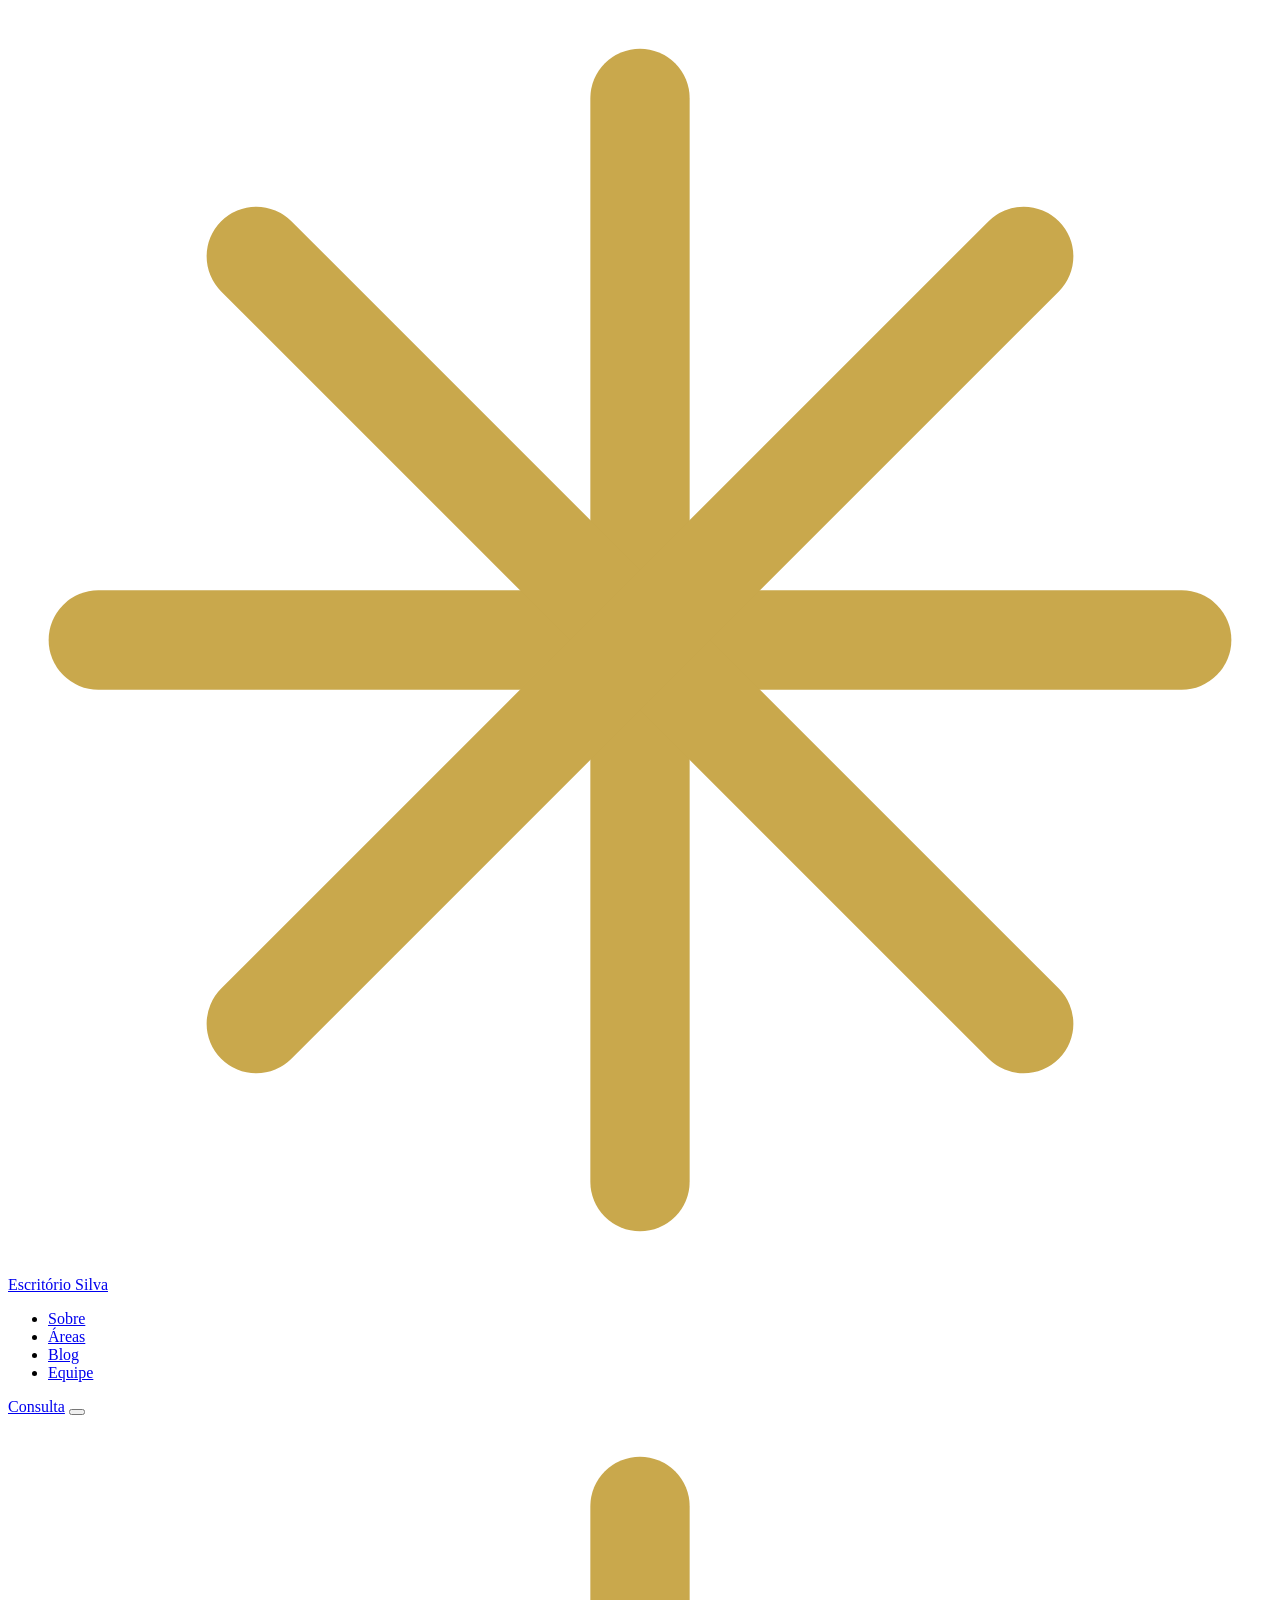
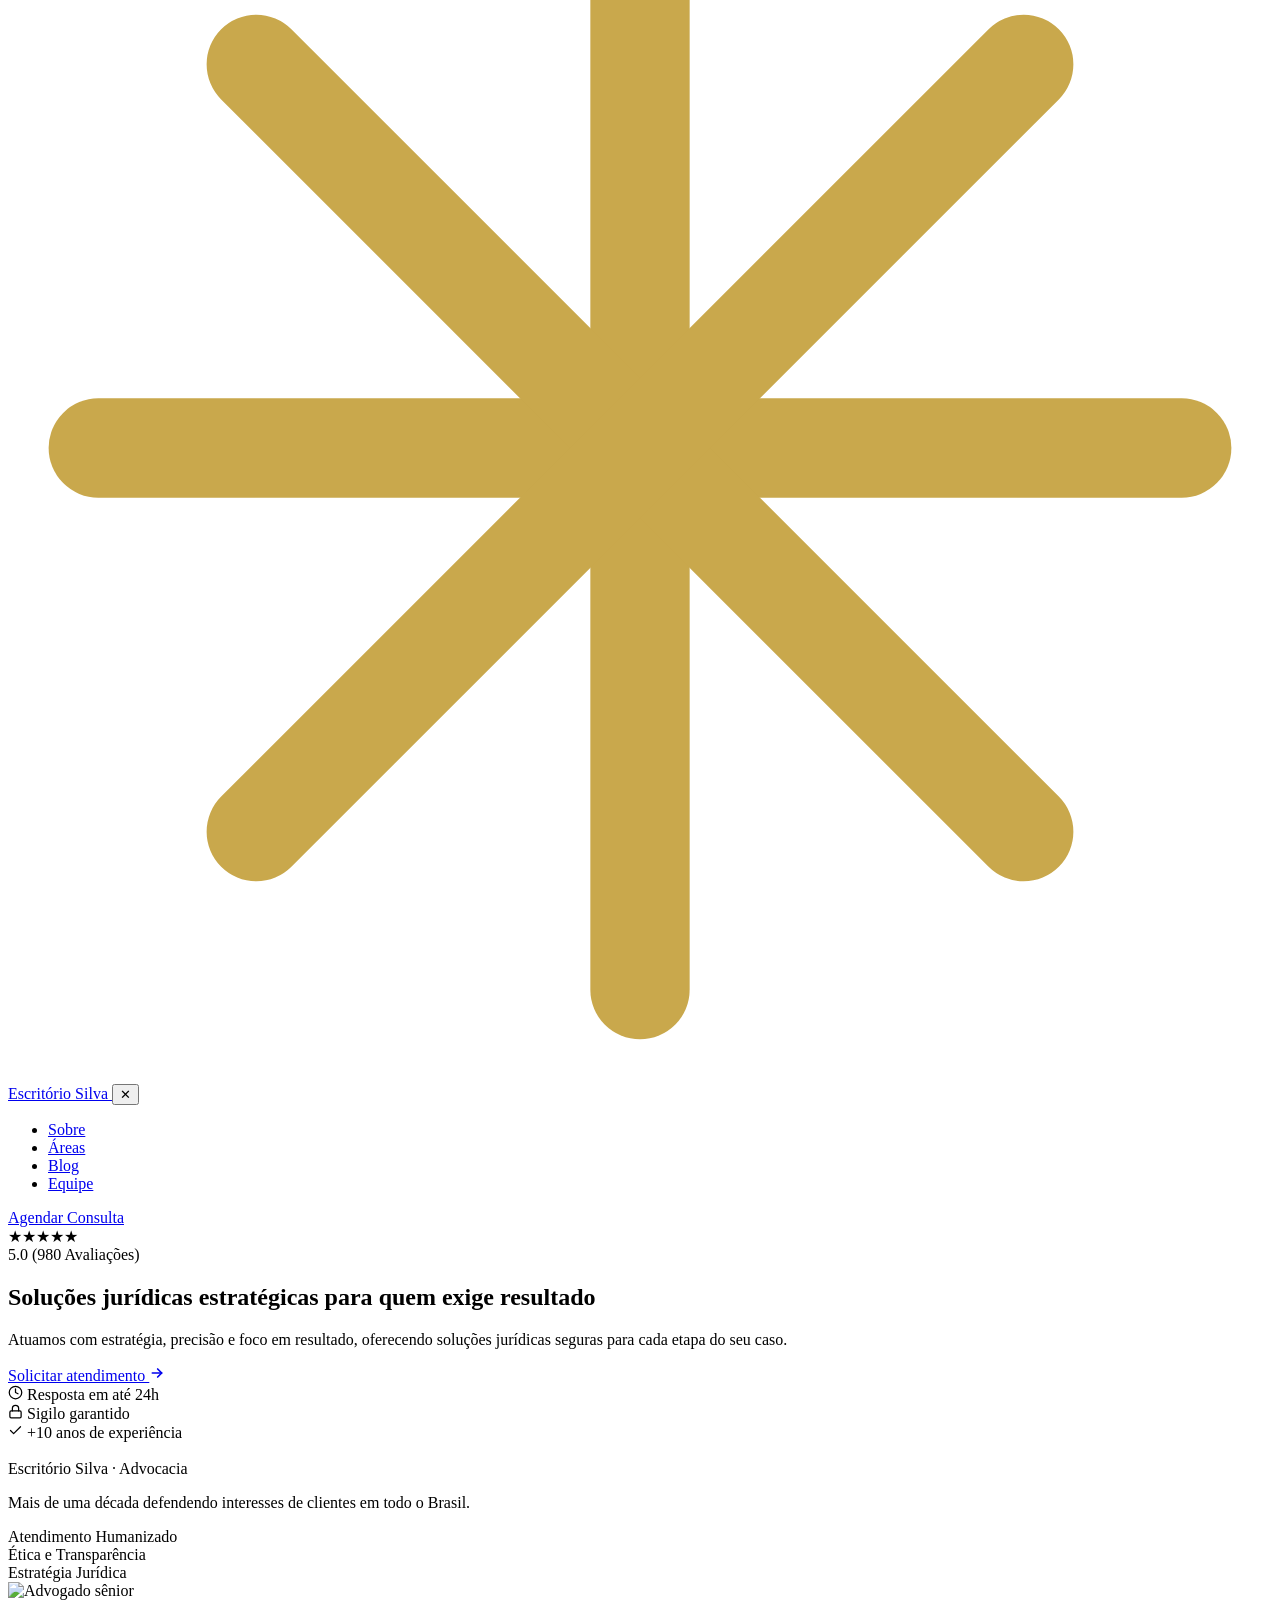
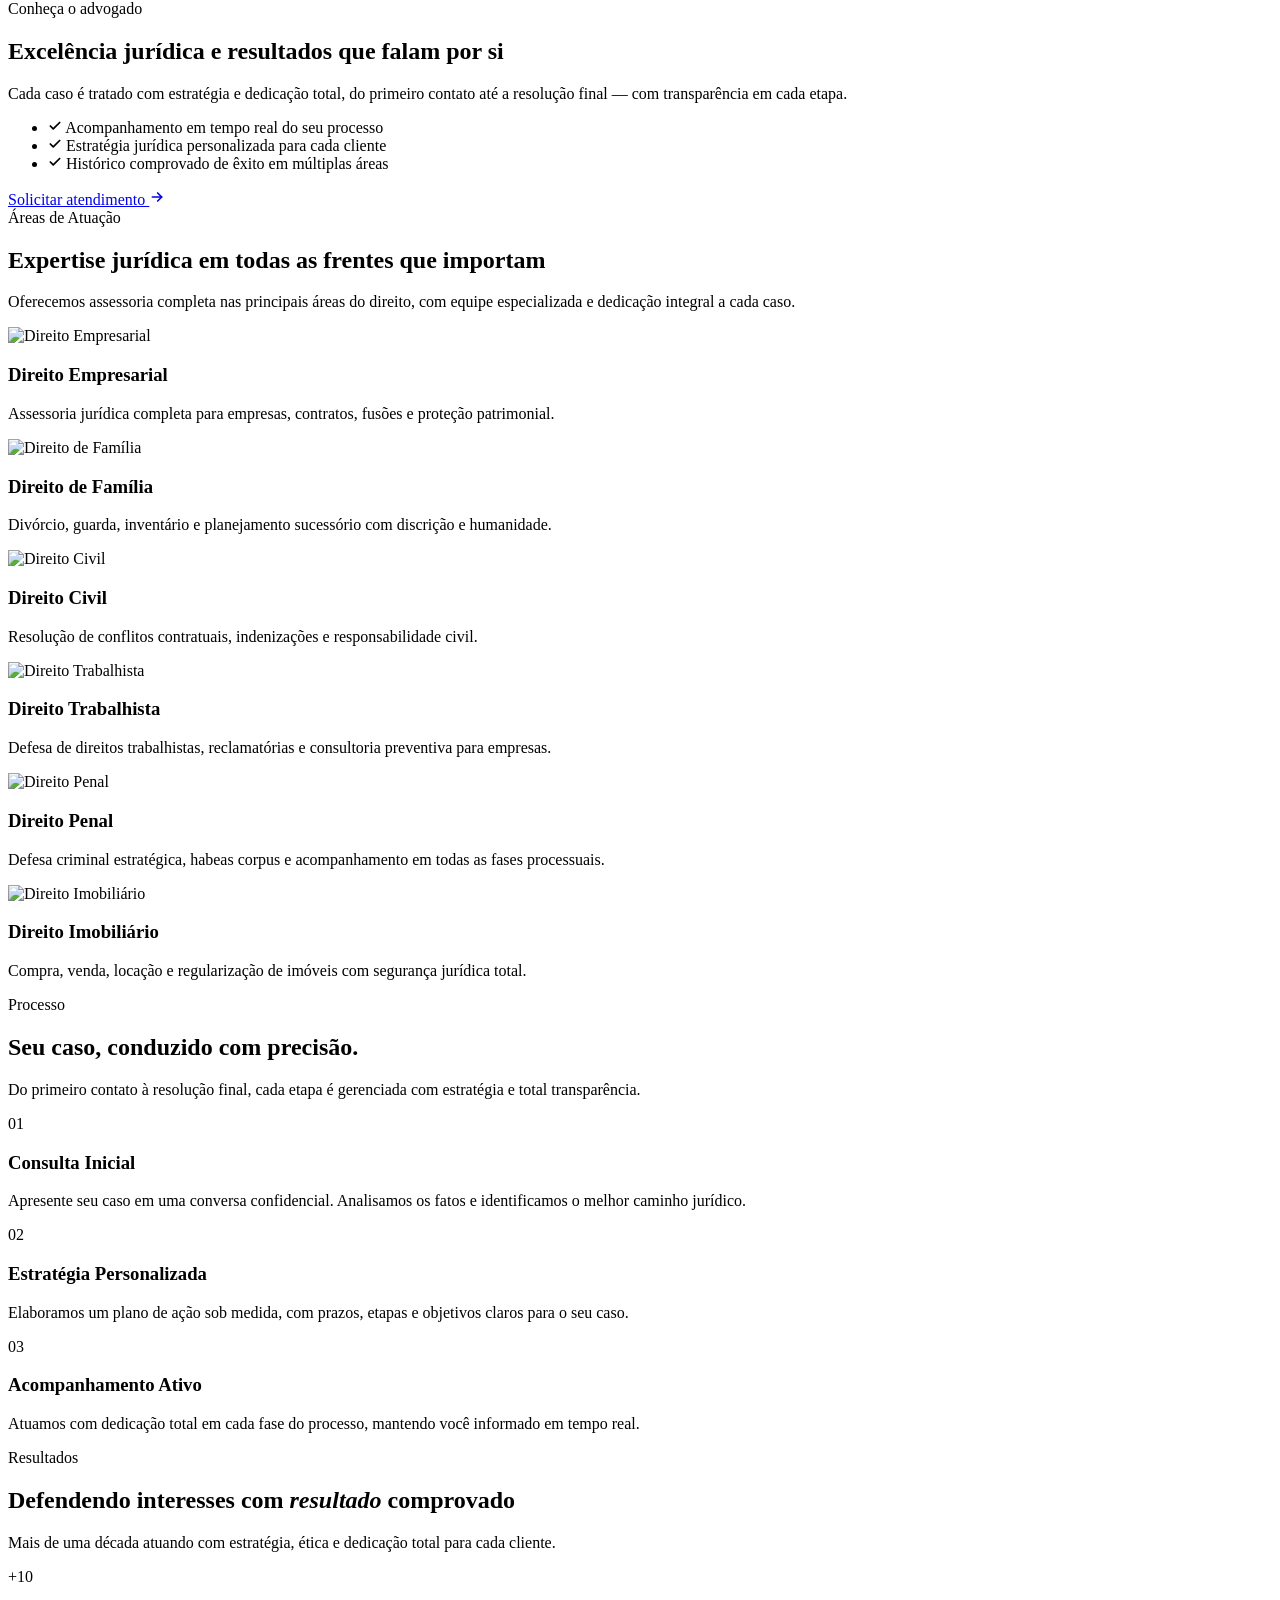
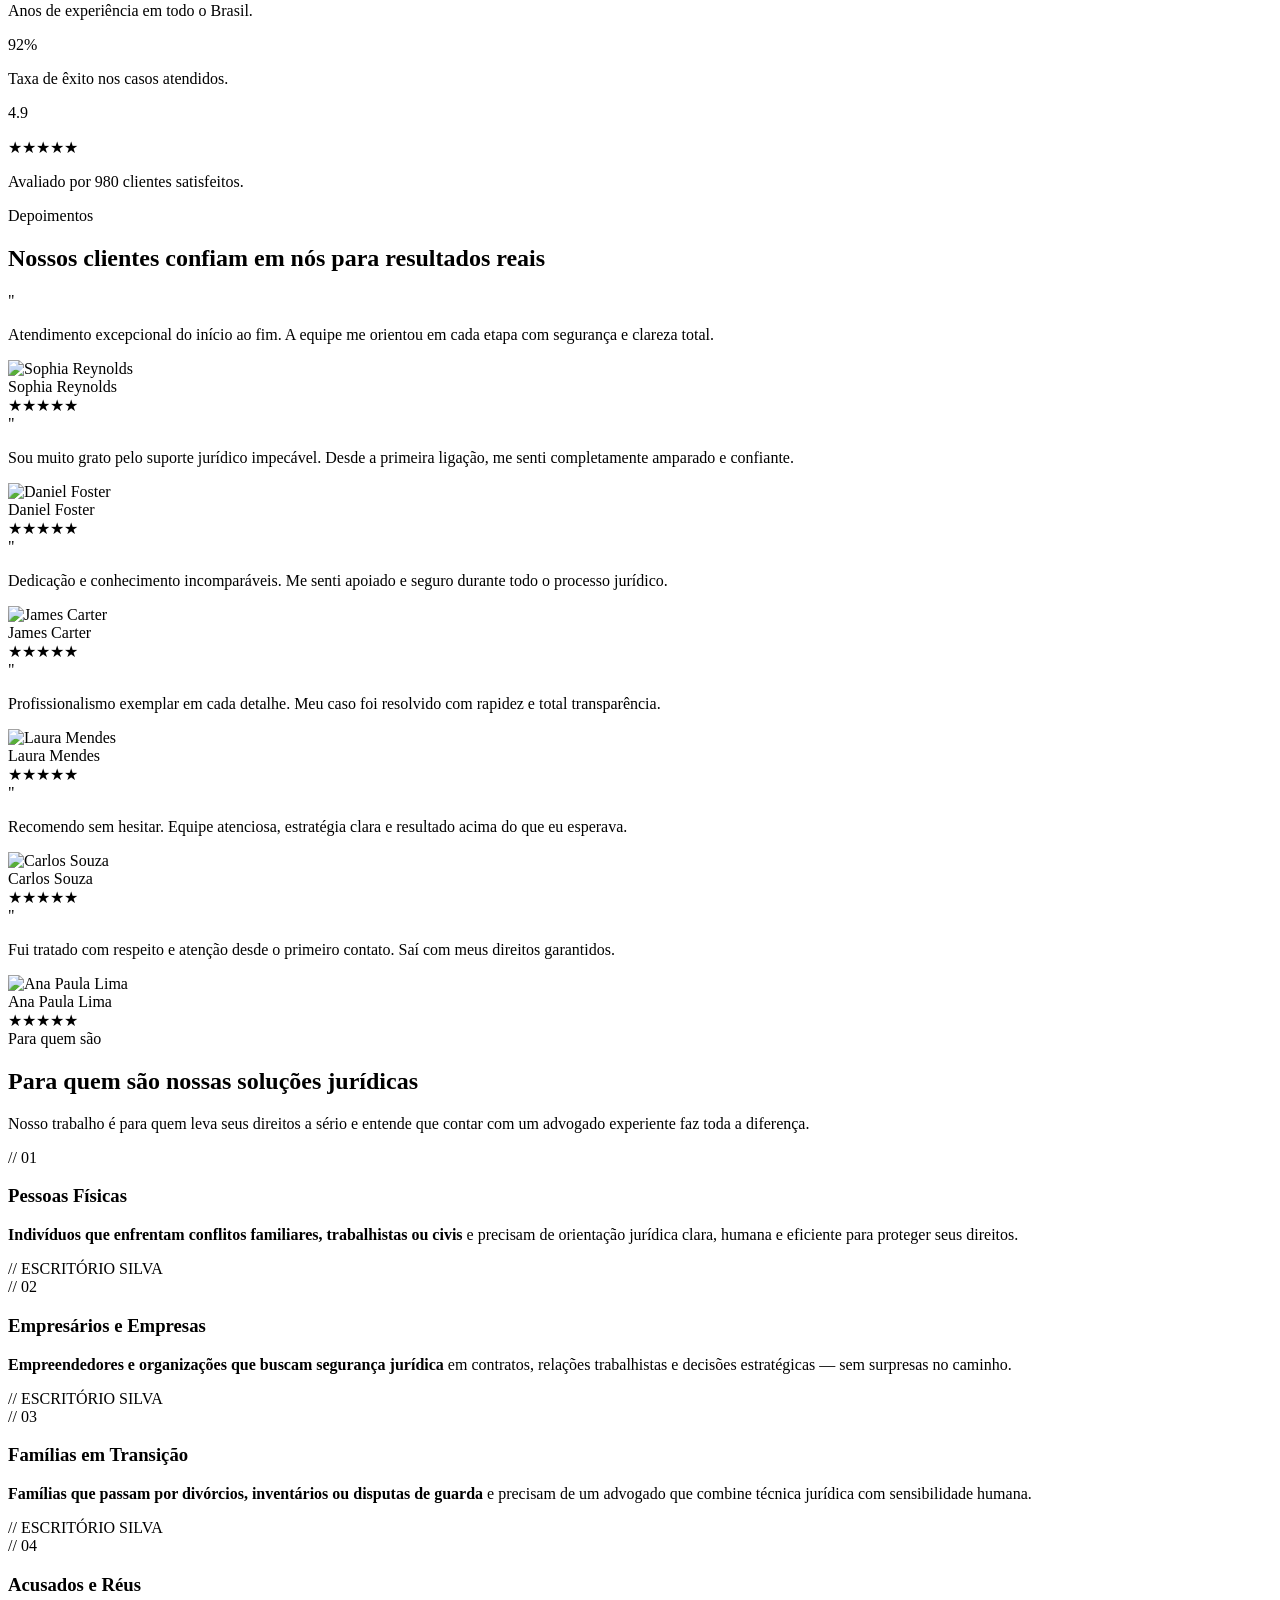
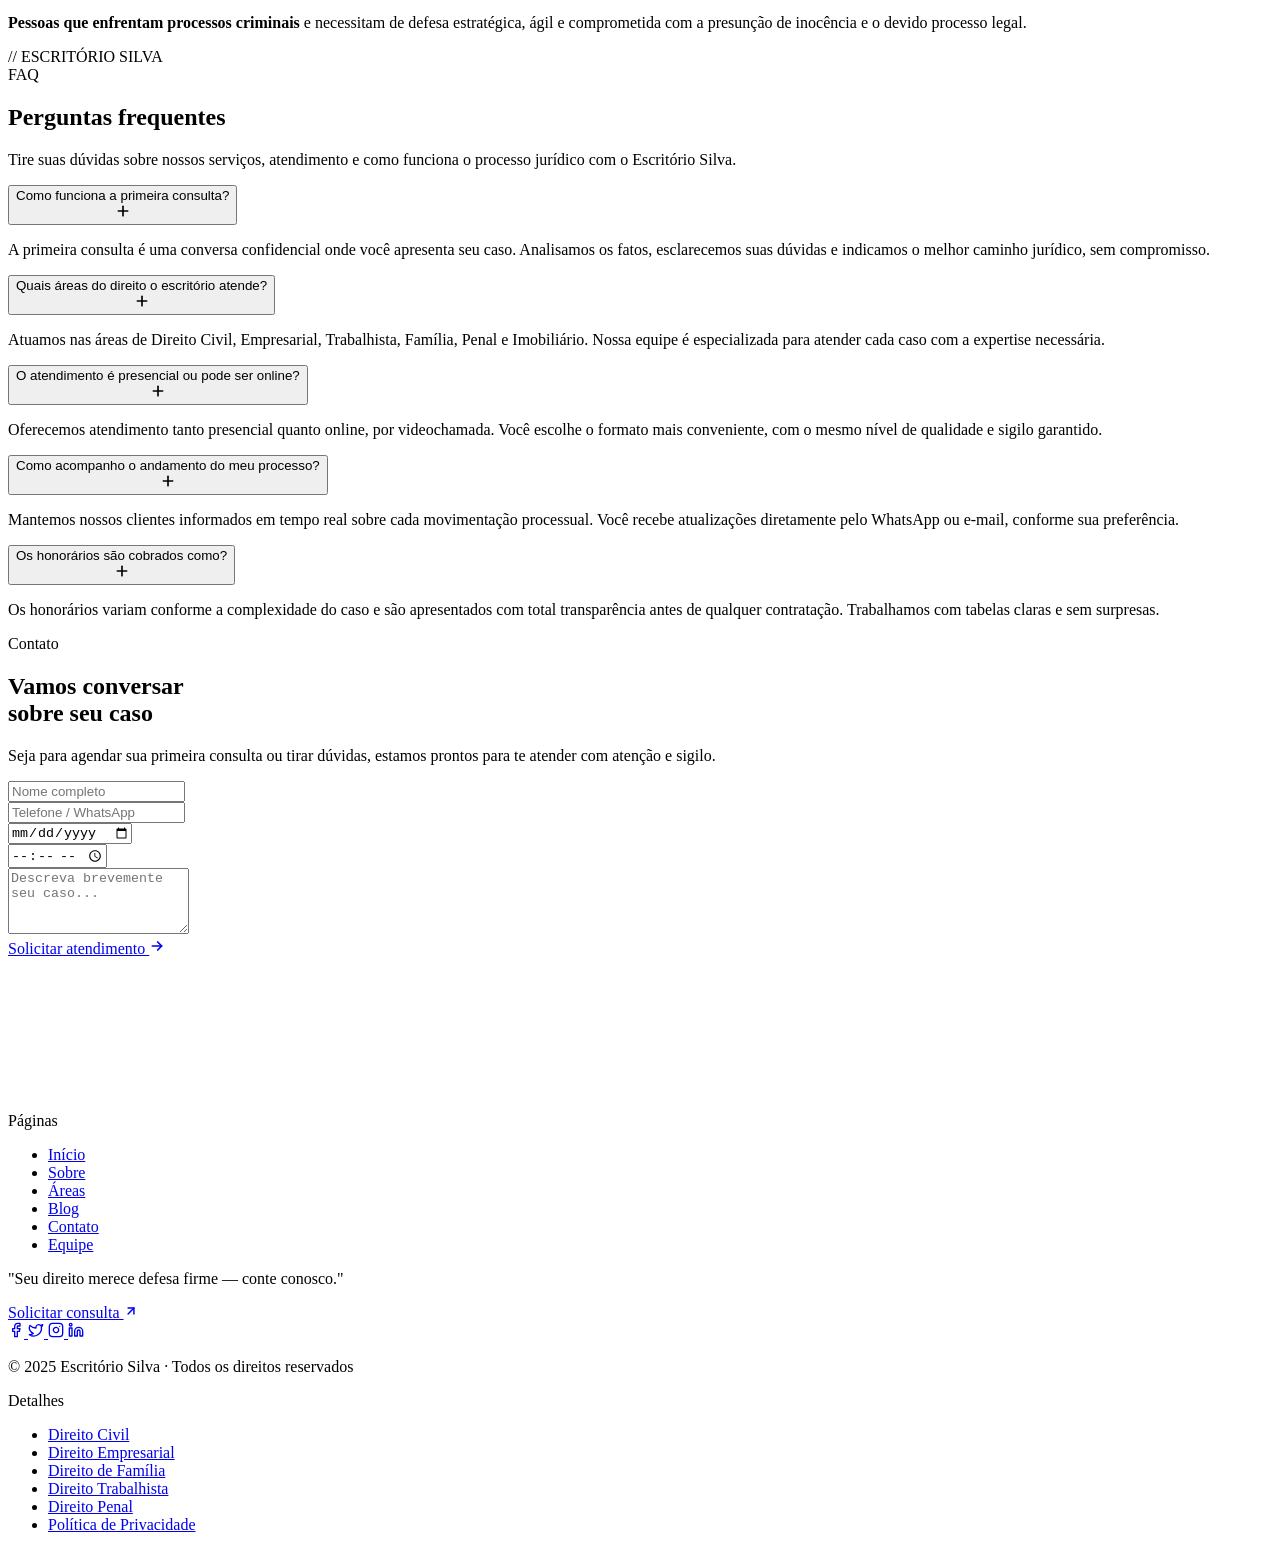
==== index2.html @ 0b4637aa "Add files via upload" ====
<!DOCTYPE html>
<html lang="pt-BR">
<head>
  <meta charset="UTF-8" />
  <meta name="viewport" content="width=device-width, initial-scale=1.0"/>
  <title>Hero — Escritório Jurídico</title>

  <link rel="preconnect" href="https://fonts.googleapis.com">
  <link rel="preconnect" href="https://fonts.gstatic.com" crossorigin>
  <link href="https://fonts.googleapis.com/css2?family=Inter:ital,opsz,wght@0,14..32,100..900;1,14..32,100..900&family=Playfair+Display:ital,wght@0,400..900;1,400..900&display=swap" rel="stylesheet">

  <link rel="stylesheet" href="style.css">
</head>
<body>

  <div class="body">

    <!-- ─── NAVBAR ─── -->
    <nav class="nav">
      <div class="nav__inner">

        <a href="#" class="nav__logo">
          <svg class="nav__logo-icon" viewBox="0 0 28 28" fill="none" xmlns="http://www.w3.org/2000/svg">
            <line x1="14" y1="2"  x2="14" y2="26" stroke="#c9a84c" stroke-width="2.2" stroke-linecap="round"/>
            <line x1="2"  y1="14" x2="26" y2="14" stroke="#c9a84c" stroke-width="2.2" stroke-linecap="round"/>
            <line x1="5.5" y1="5.5" x2="22.5" y2="22.5" stroke="#c9a84c" stroke-width="2.2" stroke-linecap="round"/>
            <line x1="22.5" y1="5.5" x2="5.5" y2="22.5" stroke="#c9a84c" stroke-width="2.2" stroke-linecap="round"/>
          </svg>
          <span class="nav__logo-text">Escritório Silva</span>
        </a>

        <ul class="nav__links">
          <li><a href="#">Sobre</a></li>
          <li><a href="#">Áreas</a></li>
          <li><a href="#">Blog</a></li>
          <li><a href="#">Equipe</a></li>
        </ul>

        <a href="#" class="nav__cta">Consulta</a>

        <button class="nav__hamburger" id="hamburgerBtn" aria-label="Abrir menu">
          <span></span>
          <span></span>
          <span></span>
        </button>

      </div>
    </nav>

    <!-- ─── MOBILE MENU ─── -->
    <div class="mobile-menu" id="mobileMenu">
      <div class="mobile-menu__backdrop" id="menuBackdrop"></div>
      <div class="mobile-menu__card">
        <div class="mobile-menu__header">
          <a href="#" class="nav__logo">
            <svg class="nav__logo-icon" viewBox="0 0 28 28" fill="none" xmlns="http://www.w3.org/2000/svg">
              <line x1="14" y1="2"  x2="14" y2="26" stroke="#c9a84c" stroke-width="2.2" stroke-linecap="round"/>
              <line x1="2"  y1="14" x2="26" y2="14" stroke="#c9a84c" stroke-width="2.2" stroke-linecap="round"/>
              <line x1="5.5" y1="5.5" x2="22.5" y2="22.5" stroke="#c9a84c" stroke-width="2.2" stroke-linecap="round"/>
              <line x1="22.5" y1="5.5" x2="5.5" y2="22.5" stroke="#c9a84c" stroke-width="2.2" stroke-linecap="round"/>
            </svg>
            <span class="nav__logo-text">Escritório Silva</span>
          </a>
          <button class="mobile-menu__close" id="closeBtn">✕</button>
        </div>
        <ul class="mobile-menu__links">
          <li><a href="#" onclick="closeMenu()">Sobre</a></li>
          <li><a href="#" onclick="closeMenu()">Áreas</a></li>
          <li><a href="#" onclick="closeMenu()">Blog</a></li>
          <li><a href="#" onclick="closeMenu()">Equipe</a></li>
        </ul>
        <a href="#" class="mobile-menu__cta">Agendar Consulta</a>
      </div>
    </div>


    <!-- ─── HERO ─── -->
    <div class="hero-section">
      <section class="hero">

        <div class="hero__left">
          <div class="badge">
            <div class="badge__stars">
              <span>★</span><span>★</span><span>★</span><span>★</span><span>★</span>
            </div>
            <span class="badge__text">5.0 (980 Avaliações)</span>
          </div>

          <h1 class="hero__heading">
            Soluções jurídicas estratégicas para
            <span>quem exige resultado</span>
          </h1>

          <p class="hero__desc">
            Atuamos com estratégia, precisão e foco em resultado, oferecendo soluções jurídicas seguras para cada etapa do seu caso.
          </p>

          <div class="hero__cta">
            <a href="#" class="btn-primary">
              Solicitar atendimento
              <span class="btn-arrow">
                <svg xmlns="http://www.w3.org/2000/svg" width="16" height="16" viewBox="0 0 24 24" fill="none" stroke="currentColor" stroke-width="2.5" stroke-linecap="round" stroke-linejoin="round">
                  <line x1="5" y1="12" x2="19" y2="12"/>
                  <polyline points="13 6 19 12 13 18"/>
                </svg>
              </span>
            </a>
          </div>

          <div class="hero__trust">
            <div class="hero__trust-item">
              <svg xmlns="http://www.w3.org/2000/svg" width="15" height="15" viewBox="0 0 24 24" fill="none" stroke="currentColor" stroke-width="2" stroke-linecap="round" stroke-linejoin="round"><circle cx="12" cy="12" r="10"/><polyline points="12 6 12 12 16 14"/></svg>
              <span>Resposta em até 24h</span>
            </div>
            <div class="hero__trust-item">
              <svg xmlns="http://www.w3.org/2000/svg" width="15" height="15" viewBox="0 0 24 24" fill="none" stroke="currentColor" stroke-width="2" stroke-linecap="round" stroke-linejoin="round"><rect x="3" y="11" width="18" height="11" rx="2" ry="2"/><path d="M7 11V7a5 5 0 0 1 10 0v4"/></svg>
              <span>Sigilo garantido</span>
            </div>
            <div class="hero__trust-item">
              <svg xmlns="http://www.w3.org/2000/svg" width="15" height="15" viewBox="0 0 24 24" fill="none" stroke="currentColor" stroke-width="2" stroke-linecap="round" stroke-linejoin="round"><polyline points="20 6 9 17 4 12"/></svg>
              <span>+10 anos de experiência</span>
            </div>
          </div>
        </div>

        <div class="hero__right">
          <div class="img-card">
            <img src="img/Novo Projeto (1).webp" alt="">
          </div>
        </div>

      </section>
    </div>

  </div><!-- /.body -->


  <!-- ─── SECTION TRANSITION ─── -->
  <div class="section-transition">
    <span class="section-transition__label">Escritório Silva · Advocacia</span>
    <p class="section-transition__text">
      Mais de uma década defendendo interesses de clientes
      <span>em todo o Brasil.</span>
    </p>
    <div class="section-transition__pills">
      <div class="section-transition__pill">Atendimento Humanizado</div>
      <div class="section-transition__pill">Ética e Transparência</div>
      <div class="section-transition__pill">Estratégia Jurídica</div>
    </div>
  </div>


  <!-- ─── FEATURES 2 ─── -->
  <section class="features2">
    <div class="features2__inner">

      <div class="features2__left">
        <div class="features2__img-wrap">
            <img
    src="img/magnific_advogado-moderno-em-escri_3008149553.webp"
    alt="Advogado sênior"
    loading="lazy"
    decoding="async"
  />
        </div>
      </div>

      <div class="features2__right">
        <span class="features2__badge">Conheça o advogado</span>
        <h2 class="features2__heading">
          Excelência jurídica e resultados que
          <span>falam por si</span>
        </h2>
        <p class="features2__desc">
          Cada caso é tratado com estratégia e dedicação total, do primeiro contato até a resolução final — com transparência em cada etapa.
        </p>
        <ul class="features2__list">
          <li class="features2__item">
            <span class="features2__icon">
              <svg xmlns="http://www.w3.org/2000/svg" width="14" height="14" viewBox="0 0 24 24" fill="none" stroke="currentColor" stroke-width="3" stroke-linecap="round" stroke-linejoin="round"><polyline points="20 6 9 17 4 12"/></svg>
            </span>
            Acompanhamento em tempo real do seu processo
          </li>
          <li class="features2__item">
            <span class="features2__icon">
              <svg xmlns="http://www.w3.org/2000/svg" width="14" height="14" viewBox="0 0 24 24" fill="none" stroke="currentColor" stroke-width="3" stroke-linecap="round" stroke-linejoin="round"><polyline points="20 6 9 17 4 12"/></svg>
            </span>
            Estratégia jurídica personalizada para cada cliente
          </li>
          <li class="features2__item">
            <span class="features2__icon">
              <svg xmlns="http://www.w3.org/2000/svg" width="14" height="14" viewBox="0 0 24 24" fill="none" stroke="currentColor" stroke-width="3" stroke-linecap="round" stroke-linejoin="round"><polyline points="20 6 9 17 4 12"/></svg>
            </span>
            Histórico comprovado de êxito em múltiplas áreas
          </li>
        </ul>
        <div class="hero__cta">
          <a href="#" class="btn-primary2">
            Solicitar atendimento
            <span class="btn-arrow">
              <svg xmlns="http://www.w3.org/2000/svg" width="16" height="16" viewBox="0 0 24 24" fill="none" stroke="currentColor" stroke-width="2.5" stroke-linecap="round" stroke-linejoin="round">
                <line x1="5" y1="12" x2="19" y2="12"/>
                <polyline points="13 6 19 12 13 18"/>
              </svg>
            </span>
          </a>
        </div>
      </div>

    </div>
  </section>


  <!-- ─── ÁREAS DE ATUAÇÃO ─── -->
  <section class="areas">
    <div class="areas__inner">

     <div class="areas__header">

  <span class="areas__badge">Áreas de Atuação</span>

  <h2 class="areas__heading">
    Expertise jurídica em todas as
    <span>frentes que importam</span>
  </h2>
  <p class="areas__desc">
    Oferecemos assessoria completa nas principais áreas do direito, com equipe especializada e dedicação integral a cada caso.
  </p>
</div>

      <div class="areas__grid">

     <div class="areas__card">
  <div class="areas__icon">
    <img src="img/balanca-de-peso (1).png" alt="Direito Empresarial" class="areas__icon-img" loading="lazy" decoding="async">
  </div>
  <h3 class="areas__card-title">Direito Empresarial</h3>
  <p class="areas__card-desc">Assessoria jurídica completa para empresas, contratos, fusões e proteção patrimonial.</p>
</div>

<div class="areas__card">
  <div class="areas__icon">
    <img src="img/silhueta-de-icone-de-casa.png" alt="Direito de Família" class="areas__icon-img" loading="lazy" decoding="async">
  </div>
  <h3 class="areas__card-title">Direito de Família</h3>
  <p class="areas__card-desc">Divórcio, guarda, inventário e planejamento sucessório com discrição e humanidade.</p>
</div>

<div class="areas__card">
  <div class="areas__icon">
    <img src="img/documentos-google.png" alt="Direito Civil" class="areas__icon-img" loading="lazy" decoding="async">
  </div>
  <h3 class="areas__card-title">Direito Civil</h3>
  <p class="areas__card-desc">Resolução de conflitos contratuais, indenizações e responsabilidade civil.</p>
</div>

<div class="areas__card">
  <div class="areas__icon">
    <img src="img/mala-de-viagem.png" alt="Direito Trabalhista" class="areas__icon-img" loading="lazy" decoding="async">
  </div>
  <h3 class="areas__card-title">Direito Trabalhista</h3>
  <p class="areas__card-desc">Defesa de direitos trabalhistas, reclamatórias e consultoria preventiva para empresas.</p>
</div>

<div class="areas__card">
  <div class="areas__icon">
    <img src="img/tribunal.png" alt="Direito Penal" class="areas__icon-img" loading="lazy" decoding="async">
  </div>
  <h3 class="areas__card-title">Direito Penal</h3>
  <p class="areas__card-desc">Defesa criminal estratégica, habeas corpus e acompanhamento em todas as fases processuais.</p>
</div>

<div class="areas__card">
  <div class="areas__icon">
    <img src="img/chaves.png" alt="Direito Imobiliário" class="areas__icon-img" loading="lazy" decoding="async">
  </div>
  <h3 class="areas__card-title">Direito Imobiliário</h3>
  <p class="areas__card-desc">Compra, venda, locação e regularização de imóveis com segurança jurídica total.</p>
</div>

      </div>
    </div>
  </section>


  <!-- ─── PROCESSO ─── -->
  <section class="process">
    <div class="process__inner">

      <div class="process__header">
        <span class="process__badge">Processo</span>
        <h2 class="process__heading">
          Seu caso, conduzido
          <span>com precisão.</span>
        </h2>
        <p class="process__desc">
          Do primeiro contato à resolução final, cada etapa é gerenciada com estratégia e total transparência.
        </p>
      </div>

      <div class="process__grid">

        <div class="process__card">
          <div class="process__number">01</div>
          <h3 class="process__card-title">Consulta Inicial</h3>
          <p class="process__card-desc">Apresente seu caso em uma conversa confidencial. Analisamos os fatos e identificamos o melhor caminho jurídico.</p>
        </div>

        <div class="process__card">
          <div class="process__number">02</div>
          <h3 class="process__card-title">Estratégia Personalizada</h3>
          <p class="process__card-desc">Elaboramos um plano de ação sob medida, com prazos, etapas e objetivos claros para o seu caso.</p>
        </div>

        <div class="process__card">
          <div class="process__number">03</div>
          <h3 class="process__card-title">Acompanhamento Ativo</h3>
          <p class="process__card-desc">Atuamos com dedicação total em cada fase do processo, mantendo você informado em tempo real.</p>
        </div>

      </div>
    </div>
  </section>


  <!-- ─── MÉTRICAS INLINE ─── -->
  <section class="mrow-wrap">
    <div class="mrow">

      <div class="mrow__left">
        <span class="mrow__badge">Resultados</span>
        <h2 class="mrow__title">Defendendo interesses com <em>resultado</em> comprovado</h2>
        <p class="mrow__desc">Mais de uma década atuando com estratégia, ética e dedicação total para cada cliente.</p>
      </div>

      <div class="mrow__divider"></div>

      <div class="mrow__cards">

        <div class="mrow__card">
          <p class="mrow__card-value">+10</p>
          <p class="mrow__card-desc">Anos de experiência em todo o Brasil.</p>
        </div>

        <div class="mrow__card">
          <p class="mrow__card-value">92%</p>
          <p class="mrow__card-desc">Taxa de êxito nos casos atendidos.</p>
        </div>

        <div class="mrow__card">
          <div class="mrow__card-top">
            <p class="mrow__card-value">4.9</p>
            <div class="mrow__card-stars">
              <span>★</span><span>★</span><span>★</span><span>★</span><span>★</span>
            </div>
          </div>
          <p class="mrow__card-desc">Avaliado por 980 clientes satisfeitos.</p>
        </div>

      </div>
    </div>
  </section>


  <!-- ─── DEPOIMENTOS ─── -->
  <section class="testimonials">
    <div class="testimonials__inner">

    <div class="testimonials__header">

  <span class="testimonials__badge">Depoimentos</span>

  <h2 class="testimonials__heading">
    Nossos clientes confiam em nós para
    <span>resultados reais</span>
  </h2>
</div>

      <div class="testimonials__grid">
<div class="testimonials__card">
  <div class="testimonials__quote">"</div>
  <p class="testimonials__text">Atendimento excepcional do início ao fim. A equipe me orientou em cada etapa com segurança e clareza total.</p>
  <div class="testimonials__author">
    <img src="https://randomuser.me/api/portraits/women/44.jpg" alt="Sophia Reynolds" class="testimonials__avatar" loading="lazy" decoding="async"/>
    <div class="testimonials__info">
      <span class="testimonials__name">Sophia Reynolds</span>
      <div class="testimonials__stars">
        <span>★</span><span>★</span><span>★</span><span>★</span><span>★</span>
      </div>
    </div>
  </div>
</div>

<div class="testimonials__card">
  <div class="testimonials__quote">"</div>
  <p class="testimonials__text">Sou muito grato pelo suporte jurídico impecável. Desde a primeira ligação, me senti completamente amparado e confiante.</p>
  <div class="testimonials__author">
    <img src="https://randomuser.me/api/portraits/men/32.jpg" alt="Daniel Foster" class="testimonials__avatar" loading="lazy" decoding="async"/>
    <div class="testimonials__info">
      <span class="testimonials__name">Daniel Foster</span>
      <div class="testimonials__stars">
        <span>★</span><span>★</span><span>★</span><span>★</span><span>★</span>
      </div>
    </div>
  </div>
</div>

<div class="testimonials__card">
  <div class="testimonials__quote">"</div>
  <p class="testimonials__text">Dedicação e conhecimento incomparáveis. Me senti apoiado e seguro durante todo o processo jurídico.</p>
  <div class="testimonials__author">
    <img src="https://randomuser.me/api/portraits/men/65.jpg" alt="James Carter" class="testimonials__avatar" loading="lazy" decoding="async"/>
    <div class="testimonials__info">
      <span class="testimonials__name">James Carter</span>
      <div class="testimonials__stars">
        <span>★</span><span>★</span><span>★</span><span>★</span><span>★</span>
      </div>
    </div>
  </div>
</div>

<div class="testimonials__card">
  <div class="testimonials__quote">"</div>
  <p class="testimonials__text">Profissionalismo exemplar em cada detalhe. Meu caso foi resolvido com rapidez e total transparência.</p>
  <div class="testimonials__author">
    <img src="https://randomuser.me/api/portraits/women/68.jpg" alt="Laura Mendes" class="testimonials__avatar" loading="lazy" decoding="async"/>
    <div class="testimonials__info">
      <span class="testimonials__name">Laura Mendes</span>
      <div class="testimonials__stars">
        <span>★</span><span>★</span><span>★</span><span>★</span><span>★</span>
      </div>
    </div>
  </div>
</div>

<div class="testimonials__card">
  <div class="testimonials__quote">"</div>
  <p class="testimonials__text">Recomendo sem hesitar. Equipe atenciosa, estratégia clara e resultado acima do que eu esperava.</p>
  <div class="testimonials__author">
    <img src="https://randomuser.me/api/portraits/men/47.jpg" alt="Carlos Souza" class="testimonials__avatar" loading="lazy" decoding="async"/>
    <div class="testimonials__info">
      <span class="testimonials__name">Carlos Souza</span>
      <div class="testimonials__stars">
        <span>★</span><span>★</span><span>★</span><span>★</span><span>★</span>
      </div>
    </div>
  </div>
</div>

<div class="testimonials__card">
  <div class="testimonials__quote">"</div>
  <p class="testimonials__text">Fui tratado com respeito e atenção desde o primeiro contato. Saí com meus direitos garantidos.</p>
  <div class="testimonials__author">
    <img src="https://randomuser.me/api/portraits/women/21.jpg" alt="Ana Paula Lima" class="testimonials__avatar" loading="lazy" decoding="async"/>
    <div class="testimonials__info">
      <span class="testimonials__name">Ana Paula Lima</span>
      <div class="testimonials__stars">
        <span>★</span><span>★</span><span>★</span><span>★</span><span>★</span>
      </div>
    </div>
  </div>
</div>
      </div>
    </div>
  </section>


  <!-- ─── PARA QUEM ─── -->
  <section class="forwhom">
    <div class="forwhom__inner">

      <div class="forwhom__header">
        <span class="forwhom__badge">Para quem são</span>
        <h2 class="forwhom__heading">
          Para quem são nossas
          <span>soluções jurídicas</span>
        </h2>
        <p class="forwhom__desc">
          Nosso trabalho é para quem leva seus direitos a sério e entende que contar com um advogado experiente faz toda a diferença.
        </p>
      </div>

      <div class="forwhom__grid">

        <div class="forwhom__card">
          <span class="forwhom__number">// 01</span>
          <h3 class="forwhom__card-title">Pessoas Físicas</h3>
          <p class="forwhom__card-desc"><strong>Indivíduos que enfrentam conflitos familiares, trabalhistas ou civis</strong> e precisam de orientação jurídica clara, humana e eficiente para proteger seus direitos.</p>
          <span class="forwhom__tag">// ESCRITÓRIO SILVA</span>
        </div>

        <div class="forwhom__card">
          <span class="forwhom__number">// 02</span>
          <h3 class="forwhom__card-title">Empresários e Empresas</h3>
          <p class="forwhom__card-desc"><strong>Empreendedores e organizações que buscam segurança jurídica</strong> em contratos, relações trabalhistas e decisões estratégicas — sem surpresas no caminho.</p>
          <span class="forwhom__tag">// ESCRITÓRIO SILVA</span>
        </div>

        <div class="forwhom__card">
          <span class="forwhom__number">// 03</span>
          <h3 class="forwhom__card-title">Famílias em Transição</h3>
          <p class="forwhom__card-desc"><strong>Famílias que passam por divórcios, inventários ou disputas de guarda</strong> e precisam de um advogado que combine técnica jurídica com sensibilidade humana.</p>
          <span class="forwhom__tag">// ESCRITÓRIO SILVA</span>
        </div>

        <div class="forwhom__card">
          <span class="forwhom__number">// 04</span>
          <h3 class="forwhom__card-title">Acusados e Réus</h3>
          <p class="forwhom__card-desc"><strong>Pessoas que enfrentam processos criminais</strong> e necessitam de defesa estratégica, ágil e comprometida com a presunção de inocência e o devido processo legal.</p>
          <span class="forwhom__tag">// ESCRITÓRIO SILVA</span>
        </div>

      </div>
    </div>
  </section>


  <!-- ─── FAQ ─── -->
  <section class="faq">
    <div class="faq__inner">

      <div class="faq__header">
        <span class="faq__badge">FAQ</span>
        <h2 class="faq__heading">
          Perguntas
          <span>frequentes</span>
        </h2>
        <p class="faq__desc">
          Tire suas dúvidas sobre nossos serviços, atendimento e como funciona o processo jurídico com o Escritório Silva.
        </p>
      </div>

      <div class="faq__list">

        <div class="faq__item">
          <button class="faq__question" aria-expanded="false">
            <span>Como funciona a primeira consulta?</span>
            <div class="faq__icon">
              <svg xmlns="http://www.w3.org/2000/svg" width="16" height="16" viewBox="0 0 24 24" fill="none" stroke="currentColor" stroke-width="2.5" stroke-linecap="round" stroke-linejoin="round"><line x1="12" y1="5" x2="12" y2="19"/><line x1="5" y1="12" x2="19" y2="12"/></svg>
            </div>
          </button>
          <div class="faq__answer">
            <p>A primeira consulta é uma conversa confidencial onde você apresenta seu caso. Analisamos os fatos, esclarecemos suas dúvidas e indicamos o melhor caminho jurídico, sem compromisso.</p>
          </div>
        </div>

        <div class="faq__item">
          <button class="faq__question" aria-expanded="false">
            <span>Quais áreas do direito o escritório atende?</span>
            <div class="faq__icon">
              <svg xmlns="http://www.w3.org/2000/svg" width="16" height="16" viewBox="0 0 24 24" fill="none" stroke="currentColor" stroke-width="2.5" stroke-linecap="round" stroke-linejoin="round"><line x1="12" y1="5" x2="12" y2="19"/><line x1="5" y1="12" x2="19" y2="12"/></svg>
            </div>
          </button>
          <div class="faq__answer">
            <p>Atuamos nas áreas de Direito Civil, Empresarial, Trabalhista, Família, Penal e Imobiliário. Nossa equipe é especializada para atender cada caso com a expertise necessária.</p>
          </div>
        </div>

        <div class="faq__item">
          <button class="faq__question" aria-expanded="false">
            <span>O atendimento é presencial ou pode ser online?</span>
            <div class="faq__icon">
              <svg xmlns="http://www.w3.org/2000/svg" width="16" height="16" viewBox="0 0 24 24" fill="none" stroke="currentColor" stroke-width="2.5" stroke-linecap="round" stroke-linejoin="round"><line x1="12" y1="5" x2="12" y2="19"/><line x1="5" y1="12" x2="19" y2="12"/></svg>
            </div>
          </button>
          <div class="faq__answer">
            <p>Oferecemos atendimento tanto presencial quanto online, por videochamada. Você escolhe o formato mais conveniente, com o mesmo nível de qualidade e sigilo garantido.</p>
          </div>
        </div>

        <div class="faq__item">
          <button class="faq__question" aria-expanded="false">
            <span>Como acompanho o andamento do meu processo?</span>
            <div class="faq__icon">
              <svg xmlns="http://www.w3.org/2000/svg" width="16" height="16" viewBox="0 0 24 24" fill="none" stroke="currentColor" stroke-width="2.5" stroke-linecap="round" stroke-linejoin="round"><line x1="12" y1="5" x2="12" y2="19"/><line x1="5" y1="12" x2="19" y2="12"/></svg>
            </div>
          </button>
          <div class="faq__answer">
            <p>Mantemos nossos clientes informados em tempo real sobre cada movimentação processual. Você recebe atualizações diretamente pelo WhatsApp ou e-mail, conforme sua preferência.</p>
          </div>
        </div>

        <div class="faq__item">
          <button class="faq__question" aria-expanded="false">
            <span>Os honorários são cobrados como?</span>
            <div class="faq__icon">
              <svg xmlns="http://www.w3.org/2000/svg" width="16" height="16" viewBox="0 0 24 24" fill="none" stroke="currentColor" stroke-width="2.5" stroke-linecap="round" stroke-linejoin="round"><line x1="12" y1="5" x2="12" y2="19"/><line x1="5" y1="12" x2="19" y2="12"/></svg>
            </div>
          </button>
          <div class="faq__answer">
            <p>Os honorários variam conforme a complexidade do caso e são apresentados com total transparência antes de qualquer contratação. Trabalhamos com tabelas claras e sem surpresas.</p>
          </div>
        </div>

      </div>
    </div>
  </section>


  <!-- ─── CONTATO ─── -->
  <section class="contact">
    <div class="contact__inner">

      <div class="contact__left">
        <span class="contact__badge">Contato</span>
        <h2 class="contact__heading">
          Vamos conversar <br><span>sobre seu caso</span>
        </h2>
        <p class="contact__desc">
          Seja para agendar sua primeira consulta ou tirar dúvidas, estamos prontos para te atender com atenção e sigilo.
        </p>

        <div class="contact__form">

          <div class="contact__field">
            <input type="text" id="nome" placeholder="Nome completo" />
          </div>

          <div class="contact__field">
            <input type="tel" id="telefone" placeholder="Telefone / WhatsApp" />
          </div>

          <div class="contact__row">
            <div class="contact__field">
              <input type="date" id="data" />
            </div>
            <div class="contact__field">
              <input type="time" id="hora" />
            </div>
          </div>

          <div class="contact__field">
            <textarea id="mensagem" placeholder="Descreva brevemente seu caso..." rows="4"></textarea>
          </div>

          <div class="hero__cta">
            <a href="#" class="btn-primary contact__submit">
              Solicitar atendimento
              <span class="btn-arrow">
                <svg xmlns="http://www.w3.org/2000/svg" width="16" height="16" viewBox="0 0 24 24" fill="none" stroke="currentColor" stroke-width="2.5" stroke-linecap="round" stroke-linejoin="round">
                  <line x1="5" y1="12" x2="19" y2="12"/>
                  <polyline points="13 6 19 12 13 18"/>
                </svg>
              </span>
            </a>
          </div>

        </div>
      </div>

      <div class="contact__right">
        <div class="contact__map-wrap">
          <iframe
            src="https://www.google.com/maps/embed?pb=!1m18!1m12!1m3!1d3657.1975!2d-46.6522!3d-23.5505!2m3!1f0!2f0!3f0!3m2!1i1024!2i768!4f13.1!3m3!1m2!1s0x0%3A0x0!2zMjPCsDMzJzAxLjgiUyA0NsKwMzknMDcuOSJX!5e0!3m2!1spt-BR!2sbr!4v1700000000000"
            width="100%"
            height="100%"
            style="border:0;"
            allowfullscreen=""
            loading="lazy"
            referrerpolicy="no-referrer-when-downgrade"
            title="Localização do escritório">
          </iframe>
        </div>
      </div>

    </div>
  </section>


  <!-- ─── FOOTER ─── -->
  <footer class="footer">
    <div class="footer__inner">

      <div class="footer__col">
        <span class="footer__col-title">Páginas</span>
        <ul class="footer__links">
          <li><a href="#">Início</a></li>
          <li><a href="#">Sobre</a></li>
          <li><a href="#">Áreas</a></li>
          <li><a href="#">Blog</a></li>
          <li><a href="#">Contato</a></li>
          <li><a href="#">Equipe</a></li>
        </ul>
      </div>

      <div class="footer__col footer__col--center">
        <p class="footer__phrase">
          "Seu direito merece defesa firme —
          <span>conte conosco."</span>
        </p>
        <div class="footer__ctas">
          <a href="#" class="footer__btn footer__btn--filled">
            Solicitar consulta
            <span class="footer__btn-arrow">
              <svg xmlns="http://www.w3.org/2000/svg" width="14" height="14" viewBox="0 0 24 24" fill="none" stroke="currentColor" stroke-width="2.5" stroke-linecap="round" stroke-linejoin="round"><line x1="7" y1="17" x2="17" y2="7"/><polyline points="7 7 17 7 17 17"/></svg>
            </span>
          </a>
        </div>
        <div class="footer__social">
          <a href="#" class="footer__social-btn" aria-label="Facebook">
            <svg xmlns="http://www.w3.org/2000/svg" width="16" height="16" viewBox="0 0 24 24" fill="none" stroke="currentColor" stroke-width="2" stroke-linecap="round" stroke-linejoin="round"><path d="M18 2h-3a5 5 0 0 0-5 5v3H7v4h3v8h4v-8h3l1-4h-4V7a1 1 0 0 1 1-1h3z"/></svg>
          </a>
          <a href="#" class="footer__social-btn" aria-label="Twitter">
            <svg xmlns="http://www.w3.org/2000/svg" width="16" height="16" viewBox="0 0 24 24" fill="none" stroke="currentColor" stroke-width="2" stroke-linecap="round" stroke-linejoin="round"><path d="M22 4s-.7 2.1-2 3.4c1.6 10-9.4 17.3-18 11.6 2.2.1 4.4-.6 6-2C3 15.5.5 9.6 3 5c2.2 2.6 5.6 4.1 9 4-.9-4.2 4-6.6 7-3.8 1.1 0 3-1.2 3-1.2z"/></svg>
          </a>
          <a href="#" class="footer__social-btn" aria-label="Instagram">
            <svg xmlns="http://www.w3.org/2000/svg" width="16" height="16" viewBox="0 0 24 24" fill="none" stroke="currentColor" stroke-width="2" stroke-linecap="round" stroke-linejoin="round"><rect x="2" y="2" width="20" height="20" rx="5" ry="5"/><path d="M16 11.37A4 4 0 1 1 12.63 8 4 4 0 0 1 16 11.37z"/><line x1="17.5" y1="6.5" x2="17.51" y2="6.5"/></svg>
          </a>
          <a href="#" class="footer__social-btn" aria-label="LinkedIn">
            <svg xmlns="http://www.w3.org/2000/svg" width="16" height="16" viewBox="0 0 24 24" fill="none" stroke="currentColor" stroke-width="2" stroke-linecap="round" stroke-linejoin="round"><path d="M16 8a6 6 0 0 1 6 6v7h-4v-7a2 2 0 0 0-2-2 2 2 0 0 0-2 2v7h-4v-7a6 6 0 0 1 6-6z"/><rect x="2" y="9" width="4" height="12"/><circle cx="4" cy="4" r="2"/></svg>
          </a>
        </div>
        <p class="footer__copy">© 2025 Escritório Silva · Todos os direitos reservados</p>
      </div>

      <div class="footer__col footer__col--right">
        <span class="footer__col-title">Detalhes</span>
        <ul class="footer__links">
          <li><a href="#">Direito Civil</a></li>
          <li><a href="#">Direito Empresarial</a></li>
          <li><a href="#">Direito de Família</a></li>
          <li><a href="#">Direito Trabalhista</a></li>
          <li><a href="#">Direito Penal</a></li>
          <li><a href="#">Política de Privacidade</a></li>
        </ul>
      </div>

    </div>
  </footer>


  <!-- ─── SCRIPTS ─── -->
  <script>
    const hamburgerBtn = document.getElementById('hamburgerBtn');
    const closeBtn     = document.getElementById('closeBtn');
    const mobileMenu   = document.getElementById('mobileMenu');
    const menuBackdrop = document.getElementById('menuBackdrop');

    function openMenu()  { mobileMenu.classList.add('is-open'); document.body.style.overflow = 'hidden'; }
    function closeMenu() { mobileMenu.classList.remove('is-open'); document.body.style.overflow = ''; }

    hamburgerBtn.addEventListener('click', openMenu);
    closeBtn.addEventListener('click', closeMenu);
    menuBackdrop.addEventListener('click', closeMenu);
    document.addEventListener('keydown', e => { if (e.key === 'Escape') closeMenu(); });
  </script>

  <script src="https://cdnjs.cloudflare.com/ajax/libs/gsap/3.12.5/gsap.min.js"></script>
  <script src="https://cdnjs.cloudflare.com/ajax/libs/gsap/3.12.5/ScrollTrigger.min.js"></script>

  <script>
 document.addEventListener("DOMContentLoaded", () => {

  gsap.registerPlugin(ScrollTrigger); // ← movido pro topo

  // ── HERO ──
  gsap.set(".badge",          { opacity: 0, y: 16 });
  gsap.set(".hero__heading",  { opacity: 0, y: 28 });
  gsap.set(".hero__desc",     { opacity: 0, y: 20 });
  gsap.set(".hero__cta",      { opacity: 0, y: 16 });
  gsap.set(".hero__trust",    { opacity: 0, y: 16 });

  gsap.timeline({ delay: 0.2 })
  .to(".badge",         { opacity: 1, y: 0, duration: 0.5,  ease: "power2.out" })
  .to(".hero__heading", { opacity: 1, y: 0, duration: 0.7,  ease: "power3.out" }, "-=0.25")
  .to(".hero__desc",    { opacity: 1, y: 0, duration: 0.5,  ease: "power2.out" }, "-=0.3")
  .to(".hero__cta",     { opacity: 1, y: 0, duration: 0.45, ease: "power2.out" }, "-=0.2")
  .to(".hero__trust",   { opacity: 1, y: 0, duration: 0.45, ease: "power2.out" }, "-=0.2");

  // ── SECTION TRANSITION ──
  gsap.set(".section-transition__label", { opacity: 0, y: 16 });
  gsap.set(".section-transition__text",  { opacity: 0, y: 32 });
  gsap.set(".section-transition__pill",  { opacity: 0, y: 20 });

  gsap.timeline({
    scrollTrigger: { trigger: ".section-transition", start: "top 80%", toggleActions: "play none none none" }
  })
  .to(".section-transition__label", { opacity: 1, y: 0, duration: 0.5,  ease: "power2.out" })
  .to(".section-transition__text",  { opacity: 1, y: 0, duration: 0.7,  ease: "power3.out" }, "-=0.2")
  .to(".section-transition__pill",  { opacity: 1, y: 0, duration: 0.45, ease: "power2.out", stagger: 0.1 }, "-=0.3");

  // ── FEATURES 2 ──
  gsap.set(".features2__img-wrap",  { opacity: 0, y: 50 }); // ← era x: -50
  gsap.set(".features2__badge",     { opacity: 0, y: 16 });
  gsap.set(".features2__heading",   { opacity: 0, y: 24 });
  gsap.set(".features2__desc",      { opacity: 0, y: 20 });
  gsap.set(".features2__item",      { opacity: 0, y: 16 }); // ← era x: -16
  gsap.set(".features2 .hero__cta", { opacity: 0, y: 16 });

  gsap.timeline({
    scrollTrigger: { trigger: ".features2", start: "top 75%", toggleActions: "play none none none" }
  })
  .to(".features2__img-wrap", { opacity: 1, y: 0, duration: 0.8, ease: "power3.out" })
  .to(".features2__badge",    { opacity: 1, y: 0, duration: 0.45, ease: "power2.out" }, "-=0.5")
  .to(".features2__heading",  { opacity: 1, y: 0, duration: 0.6,  ease: "power3.out" }, "-=0.3")
  .to(".features2__desc",     { opacity: 1, y: 0, duration: 0.5,  ease: "power2.out" }, "-=0.3")
  .to(".features2__item",     { opacity: 1, y: 0, duration: 0.4,  ease: "power2.out", stagger: 0.1 }, "-=0.2")
  .to(".features2 .hero__cta",{ opacity: 1, y: 0, duration: 0.4,  ease: "power2.out" }, "-=0.1");

  // ── ÁREAS ──
  gsap.set(".areas__badge",   { opacity: 0, y: 16 });
  gsap.set(".areas__heading", { opacity: 0, y: 28 });
  gsap.set(".areas__desc",    { opacity: 0, y: 20 });
  gsap.set(".areas__card",    { opacity: 0, y: 36 });

  gsap.timeline({
    scrollTrigger: { trigger: ".areas", start: "top 78%", toggleActions: "play none none none" }
  })
  .to(".areas__badge",   { opacity: 1, y: 0, duration: 0.45, ease: "power2.out" })
  .to(".areas__heading", { opacity: 1, y: 0, duration: 0.65, ease: "power3.out" }, "-=0.25")
  .to(".areas__desc",    { opacity: 1, y: 0, duration: 0.5,  ease: "power2.out" }, "-=0.3")
  .to(".areas__card",    { opacity: 1, y: 0, duration: 0.5,  ease: "power2.out", stagger: 0.08 }, "-=0.2");

  // ── PROCESSO ──
  gsap.set(".process__badge",   { opacity: 0, y: 16 });
  gsap.set(".process__heading", { opacity: 0, y: 28 });
  gsap.set(".process__desc",    { opacity: 0, y: 20 });
  gsap.set(".process__card",    { opacity: 0, y: 36 });

  gsap.timeline({
    scrollTrigger: { trigger: ".process", start: "top 78%", toggleActions: "play none none none" }
  })
  .to(".process__badge",   { opacity: 1, y: 0, duration: 0.45, ease: "power2.out" })
  .to(".process__heading", { opacity: 1, y: 0, duration: 0.65, ease: "power3.out" }, "-=0.25")
  .to(".process__desc",    { opacity: 1, y: 0, duration: 0.5,  ease: "power2.out" }, "-=0.3")
  .to(".process__card",    { opacity: 1, y: 0, duration: 0.5,  ease: "power2.out", stagger: 0.1 }, "-=0.2");

  // ── MÉTRICAS ──
  gsap.set(".mrow__badge",  { opacity: 0, y: 16 });
  gsap.set(".mrow__title",  { opacity: 0, y: 24 });
  gsap.set(".mrow__desc",   { opacity: 0, y: 20 });
  gsap.set(".mrow__card",   { opacity: 0, y: 30 });

  gsap.timeline({
    scrollTrigger: { trigger: ".mrow-wrap", start: "top 80%", toggleActions: "play none none none" }
  })
  .to(".mrow__badge",  { opacity: 1, y: 0, duration: 0.45, ease: "power2.out" })
  .to(".mrow__title",  { opacity: 1, y: 0, duration: 0.6,  ease: "power3.out" }, "-=0.25")
  .to(".mrow__desc",   { opacity: 1, y: 0, duration: 0.5,  ease: "power2.out" }, "-=0.3")
  .to(".mrow__card",   { opacity: 1, y: 0, duration: 0.45, ease: "power2.out", stagger: 0.1 }, "-=0.2");

  // ── DEPOIMENTOS ──
  gsap.set(".testimonials__badge",   { opacity: 0, y: 16 });
  gsap.set(".testimonials__heading", { opacity: 0, y: 28 });
  gsap.set(".testimonials__card",    { opacity: 0, y: 36 });

  gsap.timeline({
    scrollTrigger: { trigger: ".testimonials", start: "top 78%", toggleActions: "play none none none" }
  })
  .to(".testimonials__badge",   { opacity: 1, y: 0, duration: 0.45, ease: "power2.out" })
  .to(".testimonials__heading", { opacity: 1, y: 0, duration: 0.65, ease: "power3.out" }, "-=0.25")
  .to(".testimonials__card",    { opacity: 1, y: 0, duration: 0.5,  ease: "power2.out", stagger: 0.08 }, "-=0.2");

  // ── PARA QUEM ──
  gsap.set(".forwhom__badge",   { opacity: 0, y: 16 });
  gsap.set(".forwhom__heading", { opacity: 0, y: 28 });
  gsap.set(".forwhom__desc",    { opacity: 0, y: 20 });
  gsap.set(".forwhom__card",    { opacity: 0, y: 36 });

  gsap.timeline({
    scrollTrigger: { trigger: ".forwhom", start: "top 78%", toggleActions: "play none none none" }
  })
  .to(".forwhom__badge",   { opacity: 1, y: 0, duration: 0.45, ease: "power2.out" })
  .to(".forwhom__heading", { opacity: 1, y: 0, duration: 0.65, ease: "power3.out" }, "-=0.25")
  .to(".forwhom__desc",    { opacity: 1, y: 0, duration: 0.5,  ease: "power2.out" }, "-=0.3")
  .to(".forwhom__card",    { opacity: 1, y: 0, duration: 0.5,  ease: "power2.out", stagger: 0.09 }, "-=0.2");

  // ── FAQ ──
  gsap.set(".faq__badge",   { opacity: 0, y: 16 });
  gsap.set(".faq__heading", { opacity: 0, y: 28 });
  gsap.set(".faq__desc",    { opacity: 0, y: 20 });
  gsap.set(".faq__item",    { opacity: 0, y: 24 });

  gsap.timeline({
    scrollTrigger: { trigger: ".faq", start: "top 78%", toggleActions: "play none none none" }
  })
  .to(".faq__badge",   { opacity: 1, y: 0, duration: 0.45, ease: "power2.out" })
  .to(".faq__heading", { opacity: 1, y: 0, duration: 0.65, ease: "power3.out" }, "-=0.25")
  .to(".faq__desc",    { opacity: 1, y: 0, duration: 0.5,  ease: "power2.out" }, "-=0.3")
  .to(".faq__item",    { opacity: 1, y: 0, duration: 0.45, ease: "power2.out", stagger: 0.08 }, "-=0.2");

  // ── FAQ ACCORDION ──
  document.querySelectorAll('.faq__question').forEach(btn => {
    btn.addEventListener('click', () => {
      const item   = btn.closest('.faq__item');
      const isOpen = item.classList.contains('is-open');
      document.querySelectorAll('.faq__item').forEach(i => i.classList.remove('is-open'));
      if (!isOpen) item.classList.add('is-open');
    });
  });

  // ── CONTATO ──
  gsap.set(".contact__badge",   { opacity: 0, y: 16 });
  gsap.set(".contact__heading", { opacity: 0, y: 28 });
  gsap.set(".contact__desc",    { opacity: 0, y: 20 });
  gsap.set(".contact__form",    { opacity: 0, y: 30 });
  gsap.set(".contact__right",   { opacity: 0, y: 40 }); // ← era x: 40

  gsap.timeline({
    scrollTrigger: { trigger: ".contact", start: "top 78%", toggleActions: "play none none none" }
  })
  .to(".contact__badge",   { opacity: 1, y: 0, duration: 0.45, ease: "power2.out" })
  .to(".contact__heading", { opacity: 1, y: 0, duration: 0.65, ease: "power3.out" }, "-=0.25")
  .to(".contact__desc",    { opacity: 1, y: 0, duration: 0.5,  ease: "power2.out" }, "-=0.3")
  .to(".contact__form",    { opacity: 1, y: 0, duration: 0.5,  ease: "power2.out" }, "-=0.2")
  .to(".contact__right",   { opacity: 1, y: 0, duration: 0.7,  ease: "power3.out" }, "-=0.4");

});
  </script>

  <script>
    document.querySelector('.contact__submit').addEventListener('click', function (e) {
      e.preventDefault();
      const nome     = document.getElementById('nome').value.trim();
      const telefone = document.getElementById('telefone').value.trim();
      const mensagem = document.getElementById('mensagem').value.trim();

      if (!nome || !telefone) {
        document.querySelectorAll('.contact__field input, .contact__field textarea').forEach(c => {
          if (!c.value.trim()) {
            c.style.borderBottomColor = '#e05555';
            c.addEventListener('input', () => c.style.borderBottomColor = '', { once: true });
          }
        });
        return;
      }

      const texto = `Olá! Meu nome é ${nome}. ${mensagem || 'Gostaria de agendar uma consulta.'}`;
      const url   = `https://wa.me/5500000000000?text=${encodeURIComponent(texto)}`;
      window.open(url, '_blank');
    });
  </script>

</body>
</html>
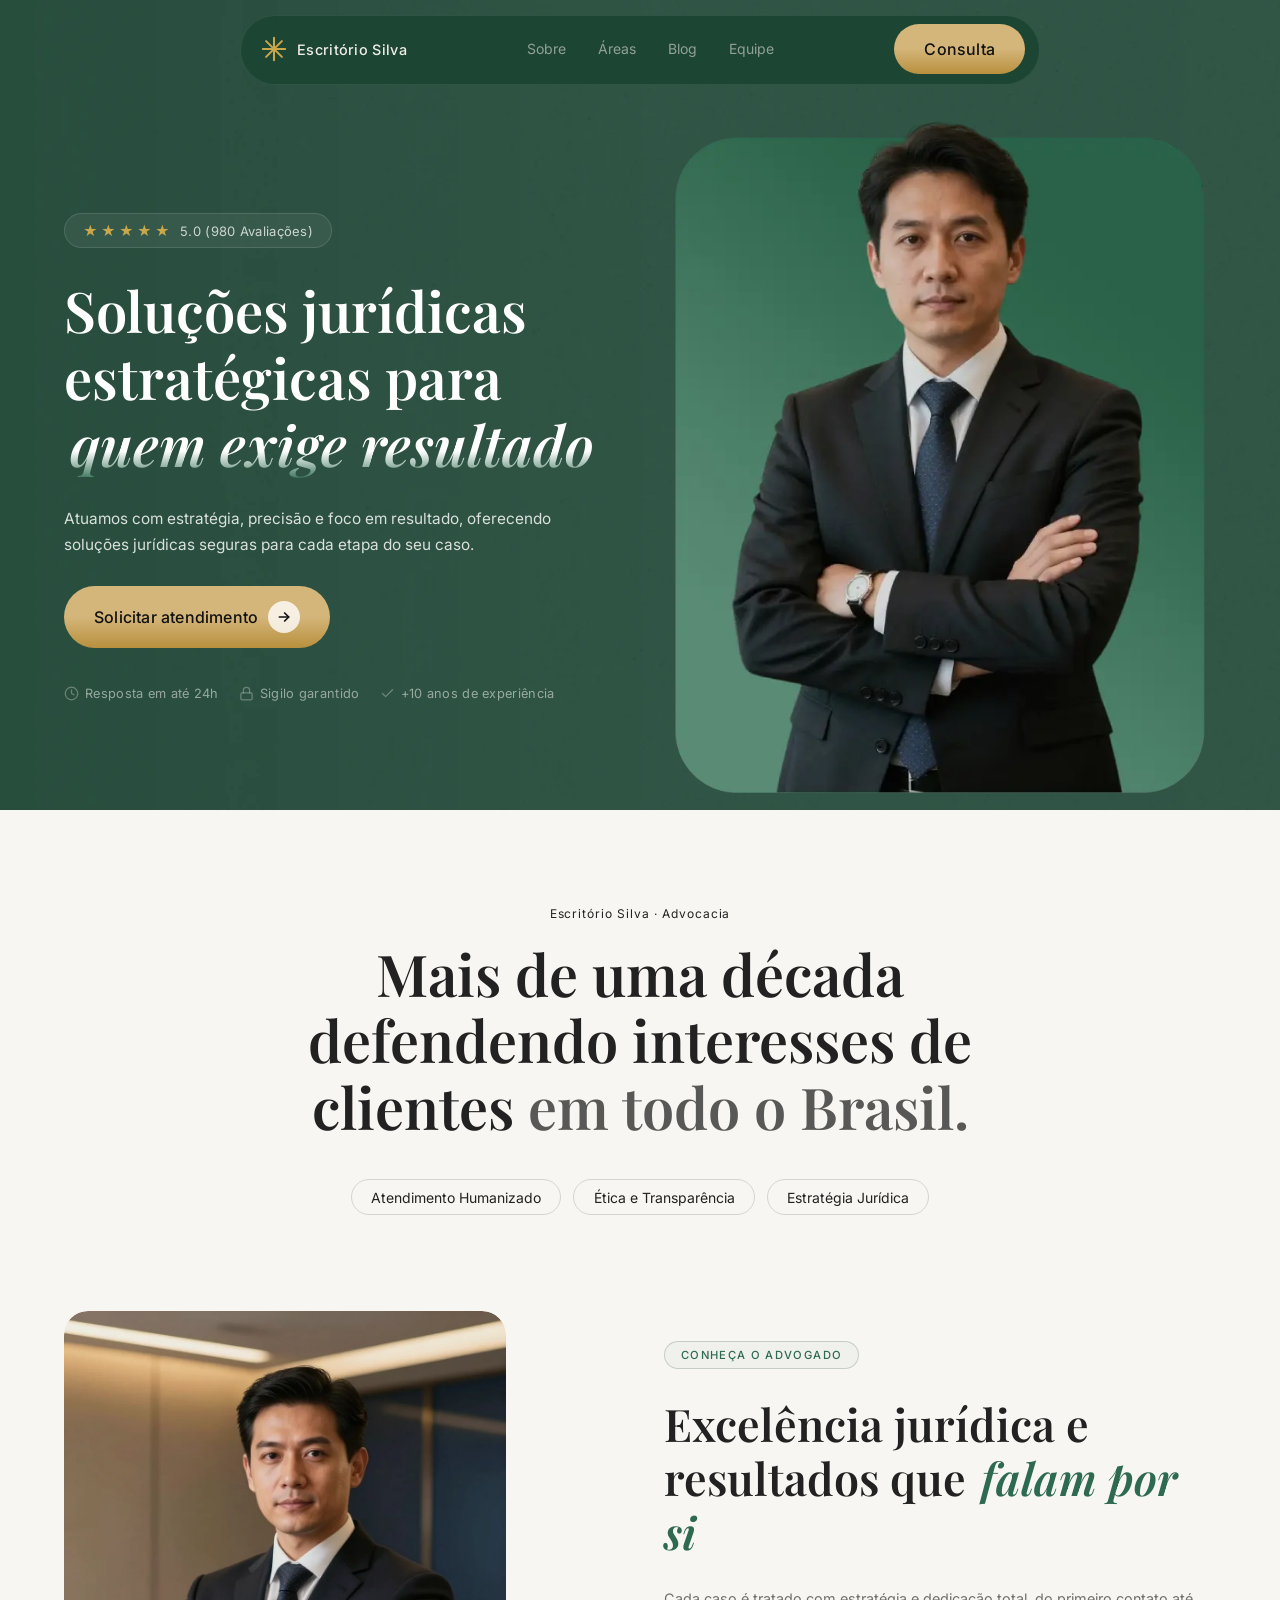
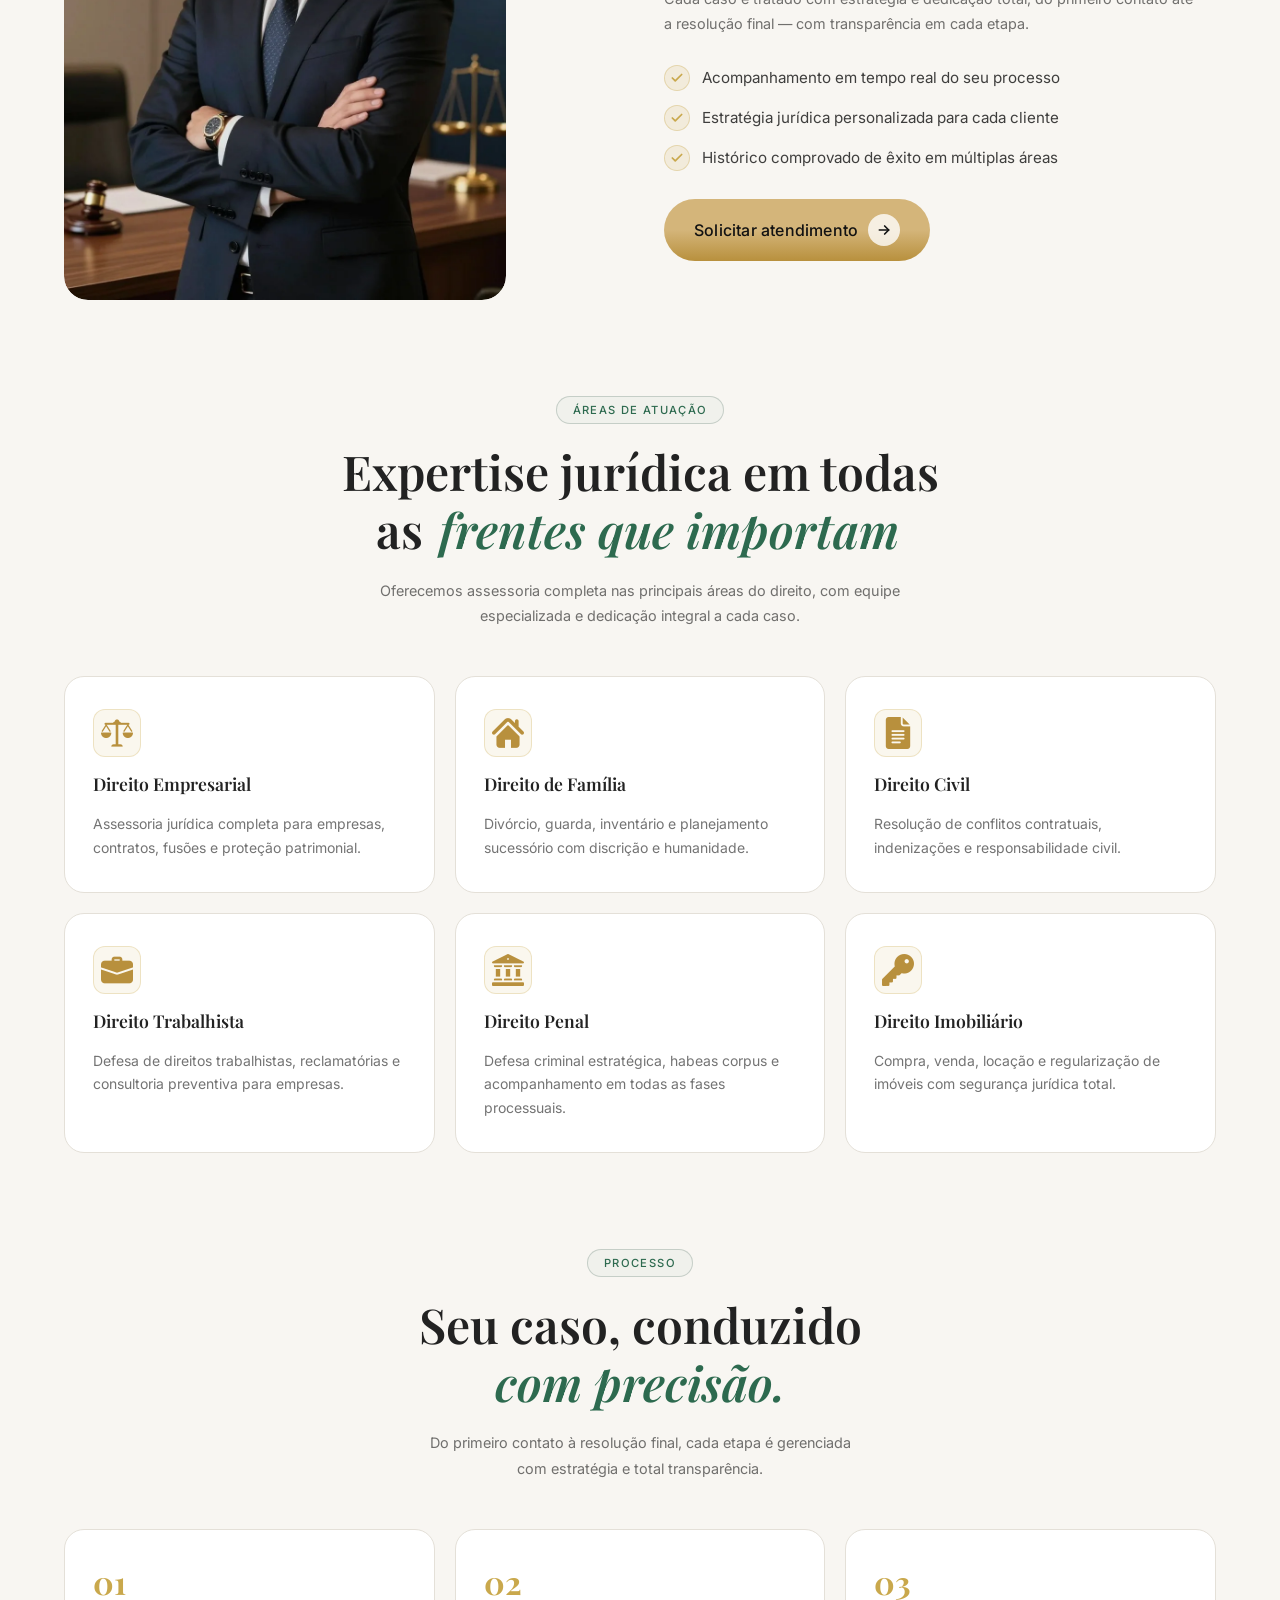
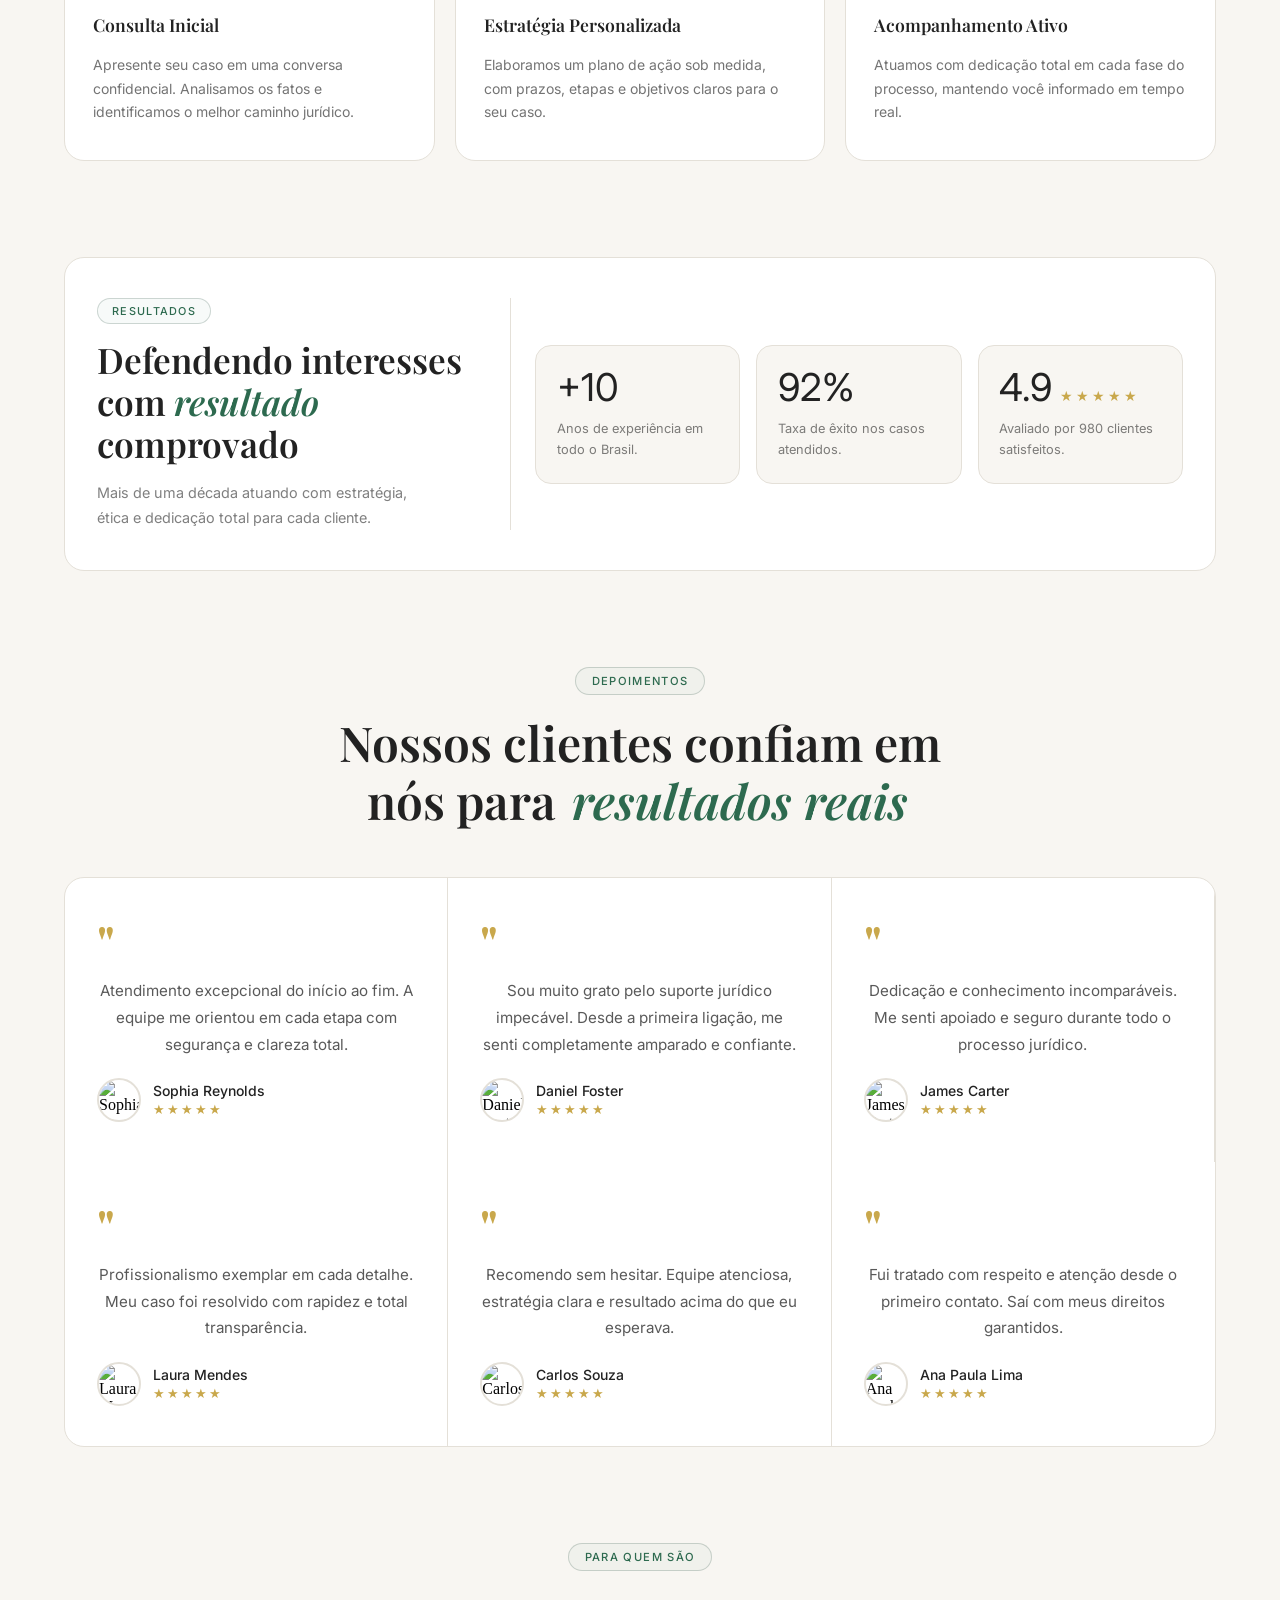
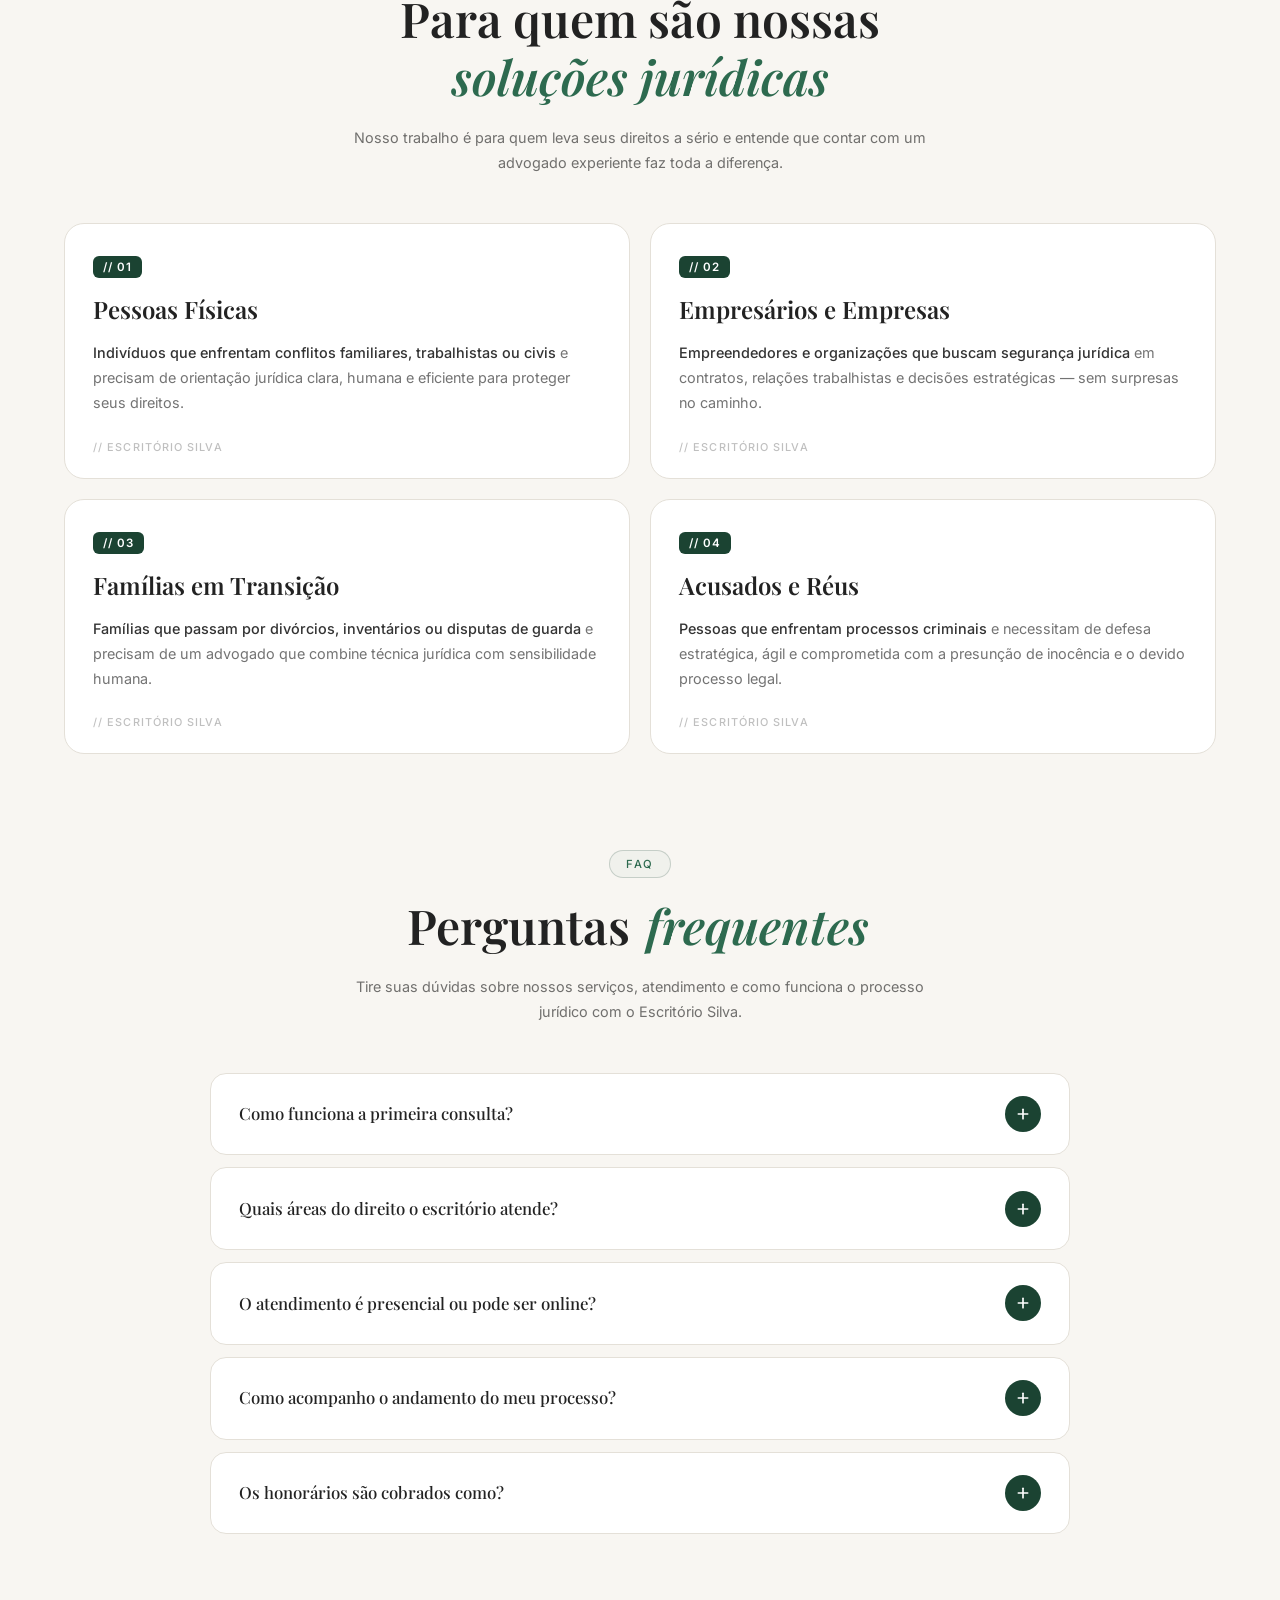
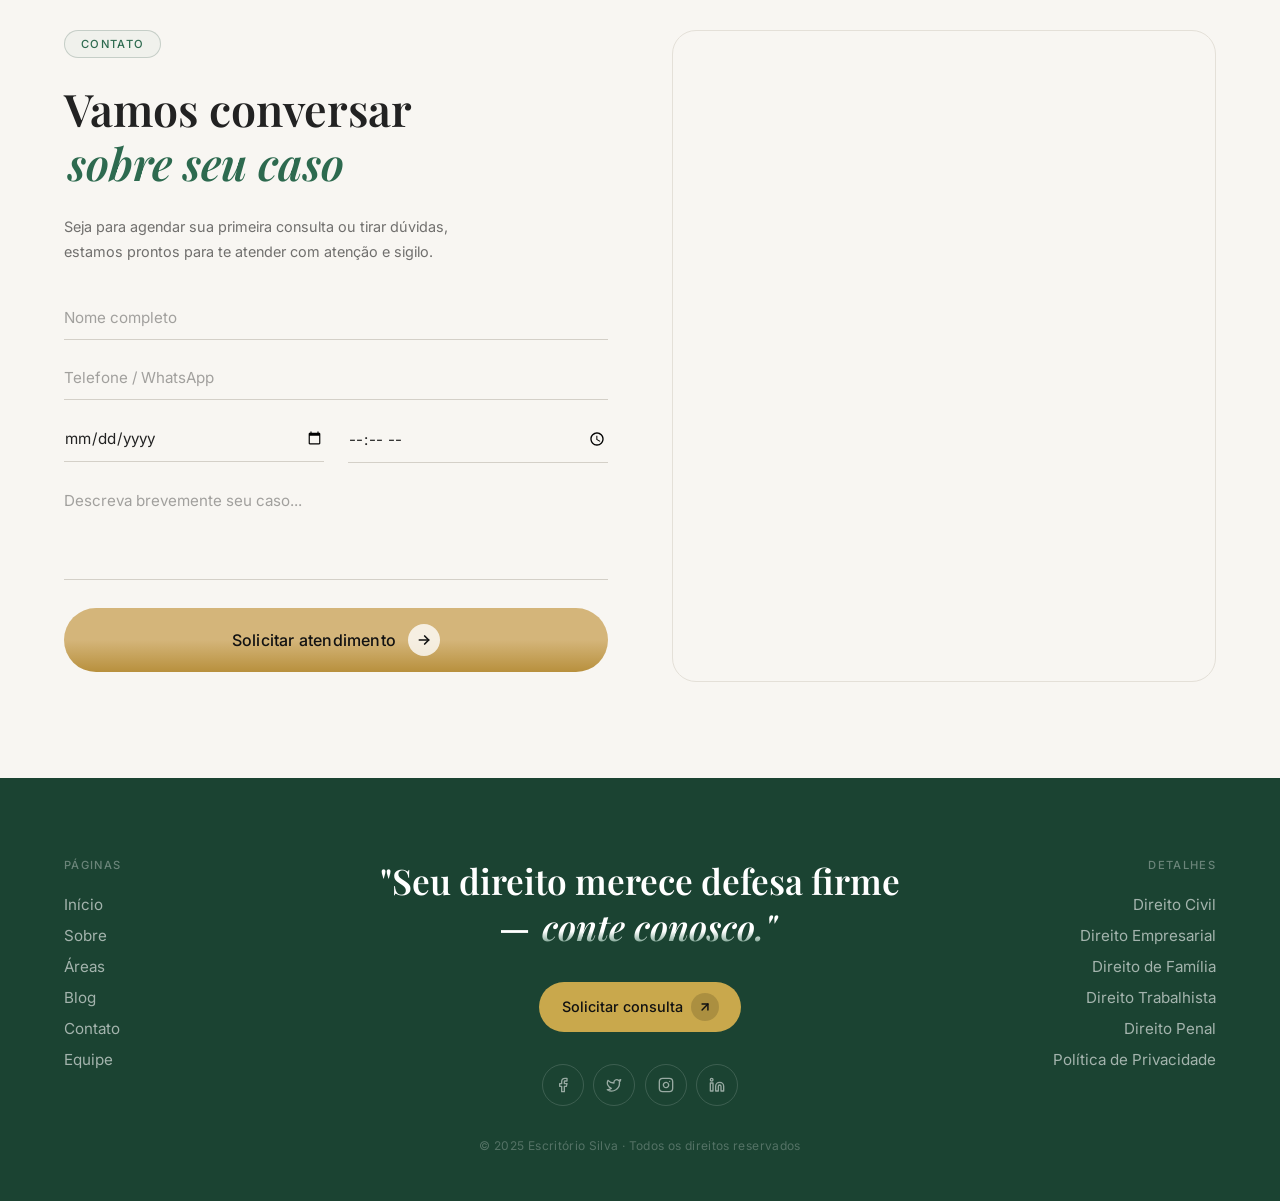
==== commit d5ee7401: "Update index2.html" ====
--- a/index2.html
+++ b/index2.html
@@ -4,10 +4,11 @@
   <meta charset="UTF-8" />
   <meta name="viewport" content="width=device-width, initial-scale=1.0"/>
   <title>Hero — Escritório Jurídico</title>
-
-  <link rel="preconnect" href="https://fonts.googleapis.com">
-  <link rel="preconnect" href="https://fonts.gstatic.com" crossorigin>
-  <link href="https://fonts.googleapis.com/css2?family=Inter:ital,opsz,wght@0,14..32,100..900;1,14..32,100..900&family=Playfair+Display:ital,wght@0,400..900;1,400..900&display=swap" rel="stylesheet">
+<!-- Substitua o link atual por: -->
+<link rel="preconnect" href="https://fonts.googleapis.com">
+<link rel="preconnect" href="https://fonts.gstatic.com" crossorigin>
+<link rel="preload" as="style" href="https://fonts.googleapis.com/css2?family=Inter:wght@400;500;600;700&family=Playfair+Display:wght@400;700&display=swap">
+<link rel="stylesheet" href="https://fonts.googleapis.com/css2?family=Inter:wght@400;500;600;700&family=Playfair+Display:wght@400;700&display=swap" media="print" onload="this.media='all'">
 
   <link rel="stylesheet" href="style.css">
 </head>
@@ -932,4 +933,4 @@
   </script>
 
 </body>
-</html>+</html>
--- a/style.css
+++ b/style.css
@@ -0,0 +1,2129 @@
+
+
+
+   *, *::before, *::after { box-sizing: border-box; margin: 0; padding: 0; }
+
+body{
+  background: #F8F6F2;
+}
+
+   .body {
+  background-image: url('img/Design\ sem\ nome\ \(2\).webp');
+  background-position: center center;
+  background-size: cover;
+  background-repeat: no-repeat;
+}
+
+ /* ─── NAVBAR ─── */
+.nav {
+  position: fixed;
+  top: 0;
+  left: 0;
+  right: 0;
+  z-index: 100;
+  padding: 15px 30px;
+}
+
+.nav__inner {
+  max-width: 800px;
+  margin: 0 auto;
+  background: rgba(27, 67, 50, 0.85);
+  border: 1px solid rgba(255, 255, 255, 0.08);
+  backdrop-filter: blur(12px);
+  -webkit-backdrop-filter: blur(12px);
+  border-radius: 999px;
+  padding: 8px 14px 10px 20px;
+  display: flex;
+  align-items: center;
+  justify-content: space-between;
+}
+
+.nav__logo {
+  display: flex;
+  align-items: center;
+  gap: 10px;
+  text-decoration: none;
+  flex-shrink: 0;
+}
+
+.nav__logo-icon {
+  width: 26px;
+  height: 26px;
+  flex-shrink: 0;
+}
+
+.nav__logo-text {
+  font-size: .9rem;
+  font-weight: 500;
+  color: #f0ede6;
+  letter-spacing: .3px;
+  font-family: "Inter", sans-serif;
+}
+
+.nav__links {
+  display: flex;
+  align-items: center;
+  gap: 4px;
+  list-style: none;
+}
+
+.nav__links a {
+  color: rgba(240, 237, 230, 0.55);
+  font-size: .875rem;
+  font-weight: 400;
+  text-decoration: none;
+  padding: 6px 14px;
+  border-radius: 999px;
+  transition: color .2s, background .2s;
+  white-space: nowrap;
+  font-family: "Inter", sans-serif;
+}
+
+.nav__links a:hover {
+  color: #f0ede6;
+  background: rgba(255, 255, 255, 0.08);
+}
+
+.nav__cta {
+  display: inline-flex;
+  align-items: center;
+  gap: 10px;
+  background: linear-gradient(to bottom, #d4b57a 50%, #b8903d 100%);
+  color: #121212;
+  font-family: "Inter", sans-serif;
+  font-size: 1rem;
+  font-weight: 500;
+  padding: 15px 30px;
+  border-radius: 999px;
+  text-decoration: none;
+  border: none;
+  cursor: pointer;
+  transition: background .25s, transform .2s;
+  letter-spacing: .2px;
+}
+
+.nav__cta:hover {
+  background: linear-gradient(to bottom, #e0c48a 0%, #c9a84c 100%);
+  transform: translateY(-2px);
+}
+
+/* Hamburger */
+.nav__hamburger {
+  display: none;
+  width: 40px;
+  height: 40px;
+  border-radius: 50%;
+  border: 1.5px solid rgba(255, 255, 255, 0.2);
+  background: transparent;
+  cursor: pointer;
+  align-items: center;
+  justify-content: center;
+  flex-direction: column;
+  gap: 5px;
+  flex-shrink: 0;
+  transition: border-color .2s;
+}
+
+.nav__hamburger:hover { border-color: rgba(255, 255, 255, 0.5); }
+
+.nav__hamburger span {
+  display: block;
+  width: 16px;
+  height: 1.5px;
+  background: #f0ede6;
+  border-radius: 2px;
+}
+
+/* ─── MOBILE MENU ─── */
+.mobile-menu {
+  position: fixed;
+  inset: 0;
+  z-index: 200;
+  opacity: 0;
+  pointer-events: none;
+  transition: opacity .25s ease;
+}
+
+.mobile-menu.is-open {
+  opacity: 1;
+  pointer-events: all;
+}
+
+.mobile-menu__backdrop {
+  position: absolute;
+  inset: 0;
+  background: rgba(0, 0, 0, 0.5);
+  backdrop-filter: blur(6px);
+  -webkit-backdrop-filter: blur(6px);
+}
+
+.mobile-menu__card {
+  position: absolute;
+  top: 12px;
+  left: 12px;
+  right: 12px;
+  background: #1a3830;
+  border: 1px solid rgba(255, 255, 255, 0.1);
+  border-radius: 24px;
+  padding: 20px;
+  transform: translateY(-16px) scale(.97);
+  transition: transform .3s ease, opacity .3s ease;
+  opacity: 0;
+}
+
+.mobile-menu.is-open .mobile-menu__card {
+  transform: translateY(0) scale(1);
+  opacity: 1;
+}
+
+.mobile-menu__header {
+  display: flex;
+  align-items: center;
+  justify-content: space-between;
+  margin-bottom: 28px;
+}
+
+.mobile-menu__close {
+  width: 38px;
+  height: 38px;
+  border-radius: 50%;
+  border: 1.5px solid rgba(255, 255, 255, 0.2);
+  background: transparent;
+  cursor: pointer;
+  display: flex;
+  align-items: center;
+  justify-content: center;
+  color: #f0ede6;
+  font-size: 1rem;
+  transition: border-color .2s;
+}
+
+.mobile-menu__close:hover { border-color: rgba(255, 255, 255, 0.5); }
+
+.mobile-menu__links {
+  list-style: none;
+  display: flex;
+  flex-direction: column;
+  align-items: center;
+  gap: 4px;
+  margin-bottom: 20px;
+}
+
+.mobile-menu__links a {
+  display: block;
+  color: rgba(240, 237, 230, 0.6);
+  font-size: 1rem;
+  text-decoration: none;
+  padding: 10px 24px;
+  border-radius: 999px;
+  transition: color .2s, background .2s;
+  text-align: center;
+  width: 100%;
+}
+
+.mobile-menu__links a:hover {
+  color: #f0ede6;
+  background: rgba(255, 255, 255, 0.07);
+}
+
+.mobile-menu__cta {
+  display: block;
+  background: linear-gradient(to bottom, #d4b57a 50%, #b8903d 100%);
+  color: #121212;
+  font-weight: 500;
+  font-size: .95rem;
+  text-decoration: none;
+  text-align: center;
+  padding: 14px;
+  border-radius: 999px;
+  transition: background .2s;
+}
+
+.mobile-menu__cta:hover {
+  background: linear-gradient(to bottom, #e0c48a 0%, #c9a84c 100%);
+}
+    /* ─── HERO ─── */
+
+
+    
+   .hero-section {
+  padding-top: 120px;
+}
+ /* ─── HERO ─── */
+.hero {
+  width: 100%;
+  max-width: 1480px;
+  display: flex;
+  align-items: center;
+  gap: 3rem;
+  position: relative;
+  padding-left: clamp(1.25rem, 5vw, 4rem);
+  padding-right: clamp(1.25rem, 5vw, 4rem);
+}
+
+    .hero__left {
+      flex: 1;
+      display: flex;
+      flex-direction: column;
+      gap: 28px;
+      position: relative;
+    }
+
+    .badge {
+            font-family: "Inter", sans-serif;
+
+      display: inline-flex;
+      align-items: center;
+      gap: 10px;
+      background: rgba(255,255,255,.06);
+      border: 1px solid rgba(255,255,255,.12);
+      border-radius: 999px;
+      padding: 8px 18px;
+      width: fit-content;
+    }
+
+    .badge__stars { display: flex; gap: 3px; }
+    .badge__stars span { color: #c9a84c; font-size: 14px; }
+
+    .badge__text {
+      color: rgba(255,255,255,.75);
+      font-size: 13px;
+      font-weight: 400;
+      letter-spacing: .3px;
+    }
+
+  .hero__heading {
+  font-family: "Playfair Display", serif;
+  font-size: clamp(2.2rem, 4.5vw, 3.5rem);
+  font-weight: 600;
+  line-height: 1.2;
+  color: #ffffff;
+  max-width: 30ch;
+
+}
+
+.hero__heading span {
+  background: linear-gradient(to bottom, #ffffff 60%, #2d6a4f 100%);
+  -webkit-background-clip: text;
+  -webkit-text-fill-color: transparent;
+  background-clip: text;
+  font-style: italic;
+  display: inline; /* ← era display: block */
+
+  padding: 0 0.1em;
+
+}
+
+    .hero__desc {
+      font-size: clamp(.95rem, 1.2vw, 1.05rem);
+      font-weight: 400;
+      color: rgba(255, 255, 255, 0.822);
+      line-height: 1.7;
+      max-width: 60ch;
+      font-family: "Inter", sans-serif;
+
+    }
+
+    .hero__cta {
+      display: flex;
+      align-items: center;
+      gap: 28px;
+    }
+
+    .btn-primary {
+    display: inline-flex;
+    align-items: center;
+    gap: 10px;
+    background: linear-gradient(to bottom, #d4b57a 50%, #b8903d 100%);
+    color: #121212;
+    font-family: "Inter", sans-serif;
+
+    font-size: 1rem;
+    font-weight: 500;
+    padding: 15px 30px;
+    border-radius: 999px;
+    text-decoration: none;
+    border: none;
+    cursor: pointer;
+    transition: background .25s, transform .2s;
+    letter-spacing: .2px;
+    margin-bottom: 10px;
+}
+
+.btn-primary:hover {
+    background: linear-gradient(to bottom, #e0c48a 0%, #c9a84c 100%);
+    transform: translateY(-2px);
+}
+
+
+.btn-arrow {
+  width: 32px;
+  height: 32px;
+  border-radius: 50%;
+  background-color: rgba(255, 255, 255, 0.781);
+  display: inline-flex;
+  align-items: center;
+  justify-content: center;
+  flex-shrink: 0;
+  transition: transform .2s;
+}
+
+.btn-primary:hover .btn-arrow {
+  transform: translateX(3px);
+}
+
+    
+.hero__right {
+  flex: 1;
+  display: flex;
+  justify-content: flex-end; /* cola tudo na direita */
+}
+    
+
+ .img-card {
+      position: relative;
+      border-radius: 20px;
+      overflow: hidden;
+    }
+
+  /* ─── IMAGEM ─── */
+.img-card img {
+  width: 100%;
+  height: auto;
+  display: block;
+  object-fit: cover;
+  filter: brightness(.92);
+  border-radius: 20px;
+  margin-left: auto;
+}
+
+
+
+
+
+.hero__trust {
+  display: flex;
+  align-items: center;
+  gap: 20px;
+  flex-wrap: wrap;
+  margin-bottom: 1rem;
+}
+
+.hero__trust-item {
+  display: flex;
+  align-items: center;
+  gap: 6px;
+  color: rgba(255, 255, 255, 0.5);
+  font-family: "Inter", sans-serif;
+  font-size: 0.8rem;
+  font-weight: 400;
+  letter-spacing: 0.3px;
+  white-space: nowrap;
+}
+
+.hero__trust-item svg {
+  flex-shrink: 0;
+  opacity: 0.6;
+}
+
+/* no breakpoint 1000px, já centraliza automaticamente por herança do text-align: center */
+@media (max-width: 1000px) {
+  .hero__trust {
+    justify-content: center;
+  }
+}
+
+
+
+
+
+
+
+
+
+
+
+
+    /* ─── ANIMATIONS ─── */
+    @keyframes fadeUp {
+      from { opacity: 0; transform: translateY(24px); }
+      to   { opacity: 1; transform: translateY(0); }
+    }
+
+    @keyframes fadeIn {
+      from { opacity: 0; transform: scale(.97); }
+      to   { opacity: 1; transform: scale(1); }
+    }
+
+    /* ─── RESPONSIVE ─── */
+    @media (max-width: 768px) {
+      .nav__links, .nav__cta { display: none; }
+      .nav__hamburger { display: flex; }
+    }
+
+ @media (max-width: 1000px) {
+  .hero {
+    flex-direction: column;
+    gap: 40px;
+    align-items: center;
+    text-align: center;
+  }
+
+
+
+.body {
+    background-image: url('img/Design\ sem\ nome\ \(3\)\ \(1\).webp');
+     background-position: center center;
+  background-size: cover;
+  background-repeat: no-repeat;
+  }
+
+
+  .hero__left {
+    align-items: center;
+  }
+
+  .hero__cta {
+    justify-content: center;
+  }
+
+  .hero__right {
+    flex: none;
+    width: 100%;
+    display: flex;
+    justify-content: center; /* ← centraliza o img-card */
+  }
+
+  .img-card {
+    width: 90%; /* ← controla o tamanho */
+  }
+
+  .img-card img {
+    width: 100%;
+    margin: 0 auto;
+  }
+}
+
+@media (max-width: 480px) {
+  .hero__cta { flex-wrap: wrap; }
+
+  .img-card {
+    width: 85%; /* ← um pouco maior no mobile pequeno */
+  }
+}
+
+
+
+
+
+
+/* ─── SECTION TRANSITION ─── */
+.section-transition {
+  width: 100%;
+  max-width: 1480px;
+  margin: 0 auto;
+  padding-left: clamp(1.25rem, 5vw, 4rem);
+  padding-right: clamp(1.25rem, 5vw, 4rem);
+  padding-top: 6rem;
+    text-align: center;        /* ← */
+
+}
+
+.section-transition__label {
+  display: block;
+  font-family: "Inter", sans-serif;
+  font-size: 0.75rem;
+  font-weight: 400;
+  letter-spacing: 0.08em;
+  color: #222222;
+  margin-bottom: 1.2rem;
+ 
+  
+}
+
+.section-transition__text {
+  font-family: "Playfair Display", serif;
+  font-size: clamp(1.9rem, 4.5vw, 3.8rem);
+  font-weight: 600;
+  line-height: 1.15;
+  color: #222222;
+  max-width: 20ch;
+   margin-left: auto;
+  margin-right: auto;
+
+}
+
+.section-transition__text span {
+  color: #222222be;
+}
+
+
+/* PILLS */
+.section-transition__pills {
+  display: flex;
+  justify-content: center;
+  gap: 0.75rem;
+  flex-wrap: wrap;
+  margin-top: 2.5rem;
+}
+
+.section-transition__pill {
+  display: inline-flex;
+  align-items: center;
+  gap: 0.5rem;
+  padding: 0.55rem 1.2rem;
+  border: 1px solid #d4d4d4;
+  border-radius: 999px;
+  font-family: "Inter", sans-serif;
+  font-size: 0.875rem;
+  font-weight: 400;
+  color: #222222;
+  background: transparent;
+}
+
+.section-transition__pill img {
+  width: 1.1rem;
+  height: 1.1rem;
+  object-fit: contain;
+}
+
+
+
+
+
+
+
+.features2 {
+  width: 100%;
+  margin-top: 6rem;
+   padding-left: clamp(1.25rem, 5vw, 4rem);
+  padding-right: clamp(1.25rem, 5vw, 4rem);
+}
+
+.features2__inner {
+  margin: 0 auto;
+  width: 100%;
+  max-width: 1480px;
+  display: flex;
+  align-items: center;
+  gap: 3rem;
+  }
+
+.features2__left {
+  flex: 1;
+  display: flex;
+  justify-content: flex-start;
+}
+
+
+.features2__img-wrap {
+  border-radius: 24px;
+  overflow: hidden;
+  width: 80%;
+}
+
+.features2__img-wrap img {
+  width: 100%;
+  height: auto;
+  display: block;
+  border-radius: 24px;}
+
+.features2__img {
+  width: 100%;
+  height: 100%;
+  object-fit: cover;
+  object-position: center top;
+  display: block;
+}
+
+
+.features2__right {
+  flex: 1;
+  display: flex;
+  flex-direction: column;
+  gap: 28px;
+}
+
+
+
+
+.features2__badge {
+  display: inline-block;
+  font-family: "Inter", sans-serif;
+  font-size: 0.7rem;
+  font-weight: 500;
+  letter-spacing: 0.12em;
+  text-transform: uppercase;
+  color: #2d6a4f;
+  background: #2d6a4f09;
+  border: 1px solid #1b433233;
+  border-radius: 999px;
+  padding: 6px 16px;
+  width: fit-content;
+}
+
+
+
+
+.features2__heading {
+  font-family: "Playfair Display", serif;
+  font-size: clamp(1.8rem, 3.5vw, 2.8rem);
+  font-weight: 600;
+  line-height: 1.2;
+  color: #222222;
+  max-width: 30ch;
+}
+
+.features2__heading span {
+  color: #2d6a4f;
+  font-style: italic;
+  display: inline;
+  padding: 0 0.1em;
+}
+
+.features2__desc {
+  font-family: "Inter", sans-serif;
+  font-size: clamp(.9rem, 1.1vw, 1rem);
+  color: rgba(0,0,0,.55);
+  line-height: 1.75;
+  max-width: 60ch;
+}
+
+.features2__list {
+  list-style: none;
+  display: flex;
+  flex-direction: column;
+  gap: 14px;
+}
+
+.features2__item {
+  display: flex;
+  align-items: center;
+  gap: 12px;
+  font-family: "Inter", sans-serif;
+  font-size: 0.95rem;
+  color: rgba(0,0,0,.75);
+}
+
+.features2__icon {
+  width: 26px;
+  height: 26px;
+  border-radius: 50%;
+  background: #c9a84c22;
+  border: 1px solid #c9a84c55;
+  display: flex;
+  align-items: center;
+  justify-content: center;
+  flex-shrink: 0;
+  color: #c9a84c;
+}
+
+@media (max-width: 860px) {
+  .features2__inner {
+    flex-direction: column-reverse;
+  }
+
+  .features2__left,
+  .features2__right {
+    width: 100%;
+  }
+
+  .features2__left {
+    justify-content: center;
+  }
+
+  .features2__img-wrap {
+    max-width: 75%;
+    margin: 0 auto;
+  }
+
+  .features2__right {
+    align-items: center;
+    text-align: center;
+  }
+
+  .features2__list {
+    align-items: center;
+  }
+
+  .features2__item {
+    text-align: left;
+  }
+}
+
+   .btn-primary2 {
+    display: inline-flex;
+    align-items: center;
+    gap: 10px;
+    background: linear-gradient(to bottom, #d4b57a 50%, #b8903d 100%);
+    color: #121212;
+    font-family: "Inter", sans-serif;
+
+    font-size: 1rem;
+    font-weight: 500;
+    padding: 15px 30px;
+    border-radius: 999px;
+    text-decoration: none;
+    border: none;
+    cursor: pointer;
+    transition: background .25s, transform .2s;
+    letter-spacing: .2px;
+    margin-bottom: 10px;
+}
+
+.btn-primary2:hover {
+    background: linear-gradient(to bottom, #e0c48a 0%, #c9a84c 100%);
+    transform: translateY(-2px);
+}
+
+
+.btn-arrow {
+  width: 32px;
+  height: 32px;
+  border-radius: 50%;
+  background-color: rgba(255, 255, 255, 0.781);
+  display: inline-flex;
+  align-items: center;
+  justify-content: center;
+  flex-shrink: 0;
+  transition: transform .2s;
+}
+
+.btn-primary2:hover .btn-arrow {
+  transform: translateX(3px);
+}
+
+
+
+
+
+
+
+/* ─── ÁREAS DE ATUAÇÃO ─── */
+.areas {
+  width: 100%;
+  margin-top: 6rem;
+  padding-left: clamp(1.25rem, 5vw, 4rem);
+  padding-right: clamp(1.25rem, 5vw, 4rem);
+}
+
+.areas__inner {
+  max-width: 1480px;
+  margin: 0 auto;
+  display: flex;
+  flex-direction: column;
+  align-items: center;
+  gap: 3rem;
+}
+
+.areas__header {
+  display: flex;
+  flex-direction: column;
+  align-items: center;
+  text-align: center;
+  gap: 1.2rem;
+  max-width: 600px;
+}
+
+.areas__badge {
+  display: inline-block;
+  font-family: "Inter", sans-serif;
+  font-size: 0.7rem;
+  font-weight: 500;
+  letter-spacing: 0.12em;
+  text-transform: uppercase;
+  color: #2d6a4f;
+  background: #2d6a4f09;
+  border: 1px solid #1b433233;
+  border-radius: 999px;
+  padding: 6px 16px;
+}
+
+.areas__heading {
+  font-family: "Playfair Display", serif;
+  font-size: clamp(1.9rem, 4vw, 3rem);
+  font-weight: 600;
+  line-height: 1.2;
+  color: #222222;
+}
+
+.areas__heading span {
+  color: #2d6a4f;
+  font-style: italic;
+  padding: 0 0.1em;
+}
+
+.areas__desc {
+  font-family: "Inter", sans-serif;
+  font-size: clamp(0.9rem, 1.1vw, 1rem);
+  color: rgba(0, 0, 0, 0.55);
+  line-height: 1.75;
+}
+
+/* GRID */
+.areas__grid {
+  width: 100%;
+  display: grid;
+  grid-template-columns: repeat(3, 1fr);
+  gap: 1.25rem;
+}
+
+.areas__card {
+  display: flex;
+  flex-direction: column;
+  gap: 1rem;
+  padding: 2rem 1.75rem;
+  border: 1px solid #e4e0d8;
+  border-radius: 20px;
+  background: #ffffff;
+  transition: border-color 0.2s, transform 0.2s, box-shadow 0.2s;
+}
+
+.areas__card:hover {
+  border-color: #c9a84c55;
+  transform: translateY(-4px);
+  box-shadow: 0 12px 32px rgba(0, 0, 0, 0.07);
+}
+
+.areas__icon {
+  width: 48px;
+  height: 48px;
+  border-radius: 12px;
+  background: #c9a84c18;
+  border: 1px solid #c9a84c44;
+  display: flex;
+  align-items: center;
+  justify-content: center;
+  color: #c9a84c;
+  flex-shrink: 0;
+}
+
+.areas__icon svg {
+  width: 10px;
+  height: 10px;
+  stroke: #c9a84c;
+}
+
+.areas__card-title {
+  font-family: "Playfair Display", serif;
+  font-size: 1.1rem;
+  font-weight: 600;
+  color: #222222;
+  line-height: 1.3;
+}
+
+.areas__card-desc {
+  font-family: "Inter", sans-serif;
+  font-size: 0.875rem;
+  color: rgba(0, 0, 0, 0.55);
+  line-height: 1.7;
+}
+
+@media (max-width: 900px) {
+  .areas__grid {
+    grid-template-columns: repeat(2, 1fr);
+  }
+}
+
+@media (max-width: 560px) {
+  .areas__grid {
+    grid-template-columns: 1fr;
+  }
+}
+
+
+
+
+
+
+
+/* ─── PROCESSO ─── */
+.process {
+  width: 100%;
+  margin-top: 6rem;
+  padding-left: clamp(1.25rem, 5vw, 4rem);
+  padding-right: clamp(1.25rem, 5vw, 4rem);
+}
+
+.process__inner {
+  max-width: 1480px;
+  margin: 0 auto;
+  display: flex;
+  flex-direction: column;
+  align-items: center;
+  gap: 3rem;
+}
+
+.process__header {
+  display: flex;
+  flex-direction: column;
+  align-items: center;
+  text-align: center;
+  gap: 1.2rem;
+  max-width: 600px;
+}
+
+.process__badge {
+  display: inline-block;
+  font-family: "Inter", sans-serif;
+  font-size: 0.7rem;
+  font-weight: 500;
+  letter-spacing: 0.12em;
+  text-transform: uppercase;
+  color: #2d6a4f;
+  background: #2d6a4f09;
+  border: 1px solid #1b433233;
+  border-radius: 999px;
+  padding: 6px 16px;
+}
+
+.process__heading {
+  font-family: "Playfair Display", serif;
+  font-size: clamp(1.9rem, 4vw, 3rem);
+  font-weight: 600;
+  line-height: 1.2;
+  color: #222222;
+  max-width: 15ch;
+}
+
+.process__heading span {
+  color: #2d6a4f;
+  font-style: italic;
+  padding: 0 0.1em;
+}
+
+.process__desc {
+  font-family: "Inter", sans-serif;
+  font-size: clamp(0.9rem, 1.1vw, 1rem);
+  color: rgba(0, 0, 0, 0.55);
+  line-height: 1.75;
+  max-width: 50ch;
+}
+
+/* GRID */
+.process__grid {
+  width: 100%;
+  display: grid;
+  grid-template-columns: repeat(3, 1fr);
+  gap: 1.25rem;
+}
+
+.process__card {
+  display: flex;
+  flex-direction: column;
+  gap: 1rem;
+  padding: 2.25rem 1.75rem;
+  border: 1px solid #e4e0d8;
+  border-radius: 20px;
+  background: #ffffff;
+  transition: border-color 0.2s, transform 0.2s, box-shadow 0.2s;
+}
+
+.process__card:hover {
+  border-color: #c9a84c55;
+  transform: translateY(-4px);
+  box-shadow: 0 12px 32px rgba(0, 0, 0, 0.07);
+}
+
+.process__number {
+  font-family: "Playfair Display", serif;
+  font-size: 2rem;
+  font-weight: 700;
+  color: #c9a84c;
+  line-height: 1;
+}
+
+.process__card-title {
+  font-family: "Playfair Display", serif;
+  font-size: 1.1rem;
+  font-weight: 600;
+  color: #222222;
+  line-height: 1.3;
+}
+
+.process__card-desc {
+  font-family: "Inter", sans-serif;
+  font-size: 0.875rem;
+  color: rgba(0, 0, 0, 0.55);
+  line-height: 1.7;
+}
+
+
+@media (max-width: 860px) {
+  .process__grid {
+    grid-template-columns: repeat(2, 1fr);
+  }
+}
+
+@media (max-width: 540px) {
+  .process__grid {
+    grid-template-columns: 1fr;
+    max-width: 480px;
+    margin: 0 auto;
+  }
+}
+
+
+
+
+
+
+
+
+
+
+
+
+
+
+
+
+
+
+
+
+/* ─── MÉTRICAS INLINE ─── */
+.mrow-wrap {
+  width: 100%;
+  margin-top: 6rem;
+  padding-left: clamp(1.25rem, 5vw, 4rem);
+  padding-right: clamp(1.25rem, 5vw, 4rem);
+}
+
+.mrow {
+  max-width: 1480px;
+  margin: 0 auto;
+  background: #ffffff;
+  border: 1px solid #e4e0d8;
+  border-radius: 20px;
+  padding: 2.5rem 2rem;
+  display: flex;
+  align-items: center;
+  gap: 1.5rem;
+}
+
+.mrow__left {
+  flex: 1.2;
+  display: flex;
+  flex-direction: column;
+  gap: 0.9rem;
+  min-width: 0;
+}
+
+.mrow__badge {
+  display: inline-block;
+  font-family: "Inter", sans-serif;
+  font-size: 0.68rem;
+  font-weight: 500;
+  letter-spacing: 0.12em;
+  text-transform: uppercase;
+  color: #2d6a4f;
+  background: #2d6a4f09;
+  border: 1px solid #1b433233;
+  border-radius: 999px;
+  padding: 5px 14px;
+  width: fit-content;
+}
+
+.mrow__title {
+  font-family: "Playfair Display", serif;
+  font-size: clamp(1.6rem, 3vw, 2.2rem);
+  font-weight: 600;
+  color: #222222;
+  line-height: 1.2;
+  margin: 0;
+}
+
+.mrow__title em {
+  font-style: italic;
+  color: #2d6a4f;
+}
+
+.mrow__desc {
+  font-family: "Inter", sans-serif;
+  font-size: 0.9rem;
+  font-weight: 400;
+  color: rgba(0, 0, 0, 0.5);
+  line-height: 1.75;
+  max-width: 38ch;
+}
+
+.mrow__divider {
+  width: 1px;
+  align-self: stretch;
+  background: #e4e0d8;
+  flex-shrink: 0;
+}
+
+.mrow__cards {
+  flex: 2;
+  display: flex;
+  gap: 1rem;
+  flex-wrap: wrap;
+}
+
+.mrow__card {
+  flex: 1 1 140px;
+  background: #F8F6F2;
+  border: 1px solid #e4e0d8;
+  border-radius: 16px;
+  padding: 1.4rem 1.3rem;
+  display: flex;
+  flex-direction: column;
+  gap: 0.5rem;
+  transition: border-color 0.2s, transform 0.2s, box-shadow 0.2s;
+}
+
+.mrow__card:hover {
+  border-color: #c9a84c55;
+  transform: translateY(-3px);
+  box-shadow: 0 10px 28px rgba(0, 0, 0, 0.06);
+}
+
+.mrow__card-top {
+  display: flex;
+  align-items: baseline;
+  gap: 8px;
+}
+
+.mrow__card-value {
+  font-family: "Inter", sans-serif;
+
+  font-size: clamp(1.8rem, 3vw, 2.4rem);
+  font-weight: 400;
+  color: #222222;
+  line-height: 1;
+}
+
+.mrow__card-stars {
+  display: flex;
+  gap: 3px;
+}
+
+.mrow__card-stars span {
+  color: #c9a84c;
+  font-size: 14px;
+}
+
+.mrow__card-desc {
+  font-family: "Inter", sans-serif;
+  font-size: 0.8rem;
+  font-weight: 400;
+  color: rgba(0, 0, 0, 0.5);
+  line-height: 1.6;
+  margin-top: 0.3rem;
+}
+
+@media (max-width: 860px) {
+  .mrow {
+    flex-direction: column;
+    align-items: flex-start;
+  }
+  .mrow__divider { display: none; }
+  .mrow__cards { width: 100%; }
+}
+
+
+
+
+
+
+
+
+
+
+
+
+/* ─── DEPOIMENTOS ─── */
+.testimonials {
+  width: 100%;
+  margin-top: 6rem;
+  padding-left: clamp(1.25rem, 5vw, 4rem);
+  padding-right: clamp(1.25rem, 5vw, 4rem);
+}
+
+.testimonials__inner {
+  max-width: 1480px;
+  margin: 0 auto;
+  display: flex;
+  flex-direction: column;
+  align-items: center;
+  gap: 3rem;
+}
+
+.testimonials__header {
+  display: flex;
+  flex-direction: column;
+  align-items: center;
+  text-align: center;
+  gap: 1.2rem;
+  max-width: 640px;
+}
+
+.testimonials__badge {
+  display: inline-block;
+  font-family: "Inter", sans-serif;
+  font-size: 0.7rem;
+  font-weight: 500;
+  letter-spacing: 0.12em;
+  text-transform: uppercase;
+  color: #2d6a4f;
+  background: #2d6a4f09;
+  border: 1px solid #1b433233;
+  border-radius: 999px;
+  padding: 6px 16px;
+}
+
+.testimonials__heading {
+  font-family: "Playfair Display", serif;
+  font-size: clamp(1.9rem, 4vw, 3rem);
+  font-weight: 600;
+  line-height: 1.2;
+  color: #222222;
+}
+
+.testimonials__heading span {
+  color: #2d6a4f;
+  font-style: italic;
+  padding: 0 0.1em;
+}
+
+/* GRID */
+.testimonials__grid {
+  width: 100%;
+  display: grid;
+  grid-template-columns: repeat(3, 1fr);
+  gap: 0;
+  border: 1px solid #e4e0d8;
+  border-radius: 20px;
+  overflow: hidden;
+  background: #ffffff;
+}
+
+.testimonials__card {
+  display: flex;
+  flex-direction: column;
+  gap: 1.25rem;
+  padding: 2.5rem 2rem;
+  border-right: 1px solid #e4e0d8;
+  transition: background 0.2s;
+}
+
+.testimonials__card:last-child {
+  border-right: none;
+}
+
+.testimonials__card:hover {
+  background: #fdfcfa;
+}
+
+.testimonials__quote {
+  font-family: "Playfair Display", serif;
+  font-size: 3rem;
+  font-weight: 700;
+  color: #c9a84c;
+  line-height: 1;
+  margin-bottom: -0.5rem;
+}
+
+.testimonials__text {
+  font-family: "Inter", sans-serif;
+  font-size: 0.95rem;
+  color: rgba(0, 0, 0, 0.65);
+  line-height: 1.75;
+  flex: 1;
+  text-align: center;
+}
+
+.testimonials__author {
+  display: flex;
+  align-items: center;
+  gap: 0.75rem;
+  margin-top: auto;
+}
+
+.testimonials__avatar {
+  width: 44px;
+  height: 44px;
+  border-radius: 50%;
+  object-fit: cover;
+  flex-shrink: 0;
+  border: 2px solid #e4e0d8;
+}
+
+.testimonials__info {
+  display: flex;
+  flex-direction: column;
+  gap: 3px;
+}
+
+.testimonials__name {
+  font-family: "Inter", sans-serif;
+  font-size: 0.875rem;
+  font-weight: 500;
+  color: #222222;
+}
+
+.testimonials__stars {
+  display: flex;
+  gap: 2px;
+}
+
+.testimonials__stars span {
+  color: #c9a84c;
+  font-size: 13px;
+}
+
+@media (max-width: 860px) {
+  .testimonials__grid {
+    grid-template-columns: 1fr;
+    border-radius: 20px;
+  }
+
+  .testimonials__card {
+    border-right: none;
+    border-bottom: 1px solid #e4e0d8;
+  }
+
+  .testimonials__card:last-child {
+    border-bottom: none;
+  }
+
+  .testimonials__text {
+    text-align: left;
+  }
+}
+
+
+
+
+
+/* ─── PARA QUEM ─── */
+.forwhom {
+  width: 100%;
+  margin-top: 6rem;
+  padding-left: clamp(1.25rem, 5vw, 4rem);
+  padding-right: clamp(1.25rem, 5vw, 4rem);
+}
+
+.forwhom__inner {
+  max-width: 1480px;
+  margin: 0 auto;
+  display: flex;
+  flex-direction: column;
+  align-items: center;
+  gap: 3rem;
+}
+
+.forwhom__header {
+  display: flex;
+  flex-direction: column;
+  align-items: center;
+  text-align: center;
+  gap: 1.2rem;
+  max-width: 600px;
+}
+
+.forwhom__badge {
+  display: inline-block;
+  font-family: "Inter", sans-serif;
+  font-size: 0.7rem;
+  font-weight: 500;
+  letter-spacing: 0.12em;
+  text-transform: uppercase;
+  color: #2d6a4f;
+  background: #2d6a4f09;
+  border: 1px solid #1b433233;
+  border-radius: 999px;
+  padding: 6px 16px;
+}
+
+.forwhom__heading {
+  font-family: "Playfair Display", serif;
+  font-size: clamp(1.9rem, 4vw, 3rem);
+  font-weight: 600;
+  line-height: 1.2;
+  color: #222222;
+}
+
+.forwhom__heading span {
+  color: #2d6a4f;
+  font-style: italic;
+  padding: 0 0.1em;
+}
+
+.forwhom__desc {
+  font-family: "Inter", sans-serif;
+  font-size: clamp(0.9rem, 1.1vw, 1rem);
+  color: rgba(0, 0, 0, 0.55);
+  line-height: 1.75;
+}
+
+/* GRID */
+.forwhom__grid {
+  width: 100%;
+  display: grid;
+  grid-template-columns: repeat(2, 1fr);
+  gap: 1.25rem;
+}
+
+.forwhom__card {
+  display: flex;
+  flex-direction: column;
+  gap: 1rem;
+  padding: 2rem 1.75rem 1.5rem;
+  border: 1px solid #e4e0d8;
+  border-radius: 20px;
+  background: #ffffff;
+  transition: border-color 0.2s, transform 0.2s, box-shadow 0.2s;
+}
+
+.forwhom__card:hover {
+  border-color: #c9a84c55;
+  transform: translateY(-4px);
+  box-shadow: 0 12px 32px rgba(0, 0, 0, 0.07);
+}
+
+.forwhom__number {
+  display: inline-block;
+  font-family: "Inter", sans-serif;
+  font-size: 0.72rem;
+  font-weight: 600;
+  letter-spacing: 0.08em;
+  color: #ffffff;
+  background: #1b4332;
+  border-radius: 6px;
+  padding: 4px 10px;
+  width: fit-content;
+}
+
+.forwhom__card-title {
+  font-family: "Playfair Display", serif;
+  font-size: clamp(1.2rem, 2vw, 1.5rem);
+  font-weight: 600;
+  color: #222222;
+  line-height: 1.25;
+}
+
+.forwhom__card-desc {
+  font-family: "Inter", sans-serif;
+  font-size: 0.9rem;
+  color: rgba(0, 0, 0, 0.55);
+  line-height: 1.75;
+  flex: 1;
+}
+
+.forwhom__card-desc strong {
+  color: rgba(0, 0, 0, 0.8);
+  font-weight: 500;
+}
+
+.forwhom__tag {
+  display: inline-block;
+  font-family: "Inter", sans-serif;
+  font-size: 0.68rem;
+  font-weight: 500;
+  letter-spacing: 0.1em;
+  color: rgba(0, 0, 0, 0.25);
+  margin-top: 0.5rem;
+}
+
+@media (max-width: 700px) {
+  .forwhom__grid {
+    grid-template-columns: 1fr;
+  }
+}
+
+
+
+
+
+
+
+
+
+
+
+/* ─── FAQ ─── */
+.faq {
+  width: 100%;
+  margin-top: 6rem;
+  padding-left: clamp(1.25rem, 5vw, 4rem);
+  padding-right: clamp(1.25rem, 5vw, 4rem);
+}
+
+.faq__inner {
+  max-width: 1480px;
+  margin: 0 auto;
+  display: flex;
+  flex-direction: column;
+  align-items: center;
+  gap: 3rem;
+}
+
+.faq__header {
+  display: flex;
+  flex-direction: column;
+  align-items: center;
+  text-align: center;
+  gap: 1.2rem;
+  max-width: 600px;
+}
+
+.faq__badge {
+  display: inline-block;
+  font-family: "Inter", sans-serif;
+  font-size: 0.7rem;
+  font-weight: 500;
+  letter-spacing: 0.12em;
+  text-transform: uppercase;
+  color: #2d6a4f;
+  background: #2d6a4f09;
+  border: 1px solid #1b433233;
+  border-radius: 999px;
+  padding: 6px 16px;
+}
+
+.faq__heading {
+  font-family: "Playfair Display", serif;
+  font-size: clamp(1.9rem, 4vw, 3rem);
+  font-weight: 600;
+  line-height: 1.2;
+  color: #222222;
+}
+
+.faq__heading span {
+  color: #2d6a4f;
+  font-style: italic;
+  padding: 0 0.1em;
+}
+
+.faq__desc {
+  font-family: "Inter", sans-serif;
+  font-size: clamp(0.9rem, 1.1vw, 1rem);
+  color: rgba(0, 0, 0, 0.55);
+  line-height: 1.75;
+}
+
+/* LIST */
+.faq__list {
+  width: 100%;
+  max-width: 860px;
+  display: flex;
+  flex-direction: column;
+  gap: 0.75rem;
+}
+
+.faq__item {
+  background: #ffffff;
+  border: 1px solid #e4e0d8;
+  border-radius: 16px;
+  overflow: hidden;
+  transition: border-color 0.2s;
+}
+
+.faq__item.is-open {
+  border-color: #2d6a4f6c;
+}
+
+.faq__question {
+  width: 100%;
+  display: flex;
+  align-items: center;
+  justify-content: space-between;
+  gap: 1rem;
+  padding: 1.4rem 1.75rem;
+  background: transparent;
+  border: none;
+  cursor: pointer;
+  text-align: left;
+}
+
+.faq__question span {
+  font-family: "Playfair Display", serif;
+  font-size: 1.05rem;
+  font-weight: 500;
+  color: #222222;
+  line-height: 1.3;
+}
+
+.faq__icon {
+  width: 36px;
+  height: 36px;
+  border-radius: 50%;
+  background: #1b4332;
+  display: flex;
+  align-items: center;
+  justify-content: center;
+  flex-shrink: 0;
+  color: #ffffff;
+  transition: background 0.2s, transform 0.3s;
+}
+
+.faq__item.is-open .faq__icon {
+  background: #2d6a4f;
+  transform: rotate(45deg);
+}
+
+.faq__answer {
+  max-height: 0;
+  overflow: hidden;
+  transition: max-height 0.35s ease, padding 0.35s ease;
+  padding: 0 1.75rem;
+}
+
+.faq__item.is-open .faq__answer {
+  max-height: 300px;
+  padding: 0 1.75rem 1.4rem;
+}
+
+.faq__answer p {
+  font-family: "Inter", sans-serif;
+  font-size: 0.9rem;
+  color: rgba(0, 0, 0, 0.6);
+  line-height: 1.75;
+}
+
+
+
+
+
+
+
+
+/* ─── CONTATO ─── */
+.contact {
+  width: 100%;
+  margin-top: 6rem;
+  padding-left: clamp(1.25rem, 5vw, 4rem);
+  padding-right: clamp(1.25rem, 5vw, 4rem);
+}
+
+.contact__inner {
+  max-width: 1480px;
+  margin: 0 auto;
+  display: flex;
+  align-items: stretch;
+  gap: 4rem;
+}
+
+/* ESQUERDA */
+.contact__left {
+  flex: 1;
+  display: flex;
+  flex-direction: column;
+  gap: 1.5rem;
+}
+
+.contact__badge {
+  display: inline-block;
+  font-family: "Inter", sans-serif;
+  font-size: 0.7rem;
+  font-weight: 500;
+  letter-spacing: 0.12em;
+  text-transform: uppercase;
+  color: #2d6a4f;
+  background: #2d6a4f09;
+  border: 1px solid #1b433233;
+  border-radius: 999px;
+  padding: 6px 16px;
+  width: fit-content;
+}
+
+.contact__heading {
+  font-family: "Playfair Display", serif;
+  font-size: clamp(1.9rem, 3.5vw, 2.8rem);
+  font-weight: 600;
+  line-height: 1.2;
+  color: #222222;
+}
+
+.contact__heading span {
+  color: #2d6a4f;
+  font-style: italic;
+  padding: 0 0.1em;
+}
+
+.contact__desc {
+  font-family: "Inter", sans-serif;
+  font-size: clamp(0.9rem, 1.1vw, 1rem);
+  color: rgba(0, 0, 0, 0.55);
+  line-height: 1.75;
+  max-width: 48ch;
+}
+
+/* FORM */
+.contact__form {
+  display: flex;
+  flex-direction: column;
+  gap: 1rem;
+  margin-top: 0.5rem;
+}
+
+.contact__field {
+  display: flex;
+  flex-direction: column;
+  gap: 0;
+  position: relative;
+}
+
+.contact__field label {
+  font-family: "Inter", sans-serif;
+  font-size: 0.72rem;
+  font-weight: 500;
+  color: rgba(0, 0, 0, 0.4);
+  letter-spacing: 0.05em;
+  text-transform: uppercase;
+  margin-bottom: 0.4rem;
+  display: none;
+}
+
+.contact__field input,
+.contact__field textarea {
+  font-family: "Inter", sans-serif;
+  font-size: 0.95rem;
+  font-weight: 400;
+  color: #222222;
+  background: transparent;
+  border: none;
+  border-bottom: 1px solid #d4d0c8;
+  padding: 0.75rem 0;
+  outline: none;
+  width: 100%;
+  transition: border-color 0.2s;
+  resize: none;
+}
+
+.contact__field input::placeholder,
+.contact__field textarea::placeholder {
+  color: rgba(0, 0, 0, 0.35);
+}
+
+.contact__field input:focus,
+.contact__field textarea:focus {
+  border-bottom-color: #c9a84c;
+}
+
+.contact__field input[type="date"],
+.contact__field input[type="time"] {
+  color: rgba(0, 0, 0, 0.45);
+  cursor: pointer;
+}
+
+.contact__field input[type="date"]:valid,
+.contact__field input[type="time"]:valid {
+  color: #222222;
+}
+
+.contact__row {
+  display: flex;
+  gap: 1.5rem;
+}
+
+.contact__row .contact__field {
+  flex: 1;
+}
+
+/* BOTÃO */
+.contact__submit {
+  display: inline-flex;
+  align-items: center;
+  justify-content: center;
+  gap: 0.75rem;
+  margin-top: 0.75rem;
+  padding: 1rem 2rem;
+  background: linear-gradient(to bottom, #d4b57a 50%, #b8903d 100%);
+  color: #121212;
+  font-family: "Inter", sans-serif;
+  font-size: 1rem;
+  font-weight: 500;
+  border: none;
+  border-radius: 999px;
+  cursor: pointer;
+  transition: background 0.25s, transform 0.2s;
+  letter-spacing: 0.2px;
+  width: 100%;
+}
+
+.contact__submit:hover {
+  background: linear-gradient(to bottom, #e0c48a 0%, #c9a84c 100%);
+  transform: translateY(-2px);
+}
+
+.contact__submit-arrow {
+  width: 32px;
+  height: 32px;
+  border-radius: 50%;
+  background: rgba(0, 0, 0, 0.12);
+  display: inline-flex;
+  align-items: center;
+  justify-content: center;
+  flex-shrink: 0;
+  transition: transform 0.2s;
+}
+
+.contact__submit:hover .contact__submit-arrow {
+  transform: translateX(3px);
+}
+
+/* DIREITA: MAPA */
+.contact__right {
+  flex: 1;
+  display: flex;
+  align-items: stretch;
+}
+
+.contact__map-wrap {
+  width: 100%;
+  height: 100%;
+  min-height: 480px;
+  border-radius: 24px;
+  overflow: hidden;
+  border: 1px solid #e4e0d8;
+}
+
+.contact__map-wrap iframe {
+  width: 100%;
+  height: 100%;
+  display: block;
+  filter: grayscale(20%);
+}
+
+@media (max-width: 860px) {
+  .contact__inner {
+    flex-direction: column;
+    gap: 2.5rem;
+  }
+
+  .contact__right {
+    order: -1;
+    width: 100%; /* ← garante largura total */
+  }
+
+  .contact__map-wrap {
+    min-height: 320px;
+    height: 320px; /* ← altura explícita pro iframe ter referência */
+  }
+
+  .contact__desc {
+    max-width: 100%;
+  }
+}
+
+@media (max-width: 480px) {
+  .contact__row {
+    flex-direction: column;
+    gap: 1rem;
+  }
+}
+
+
+
+
+
+
+
+
+
+
+/* ─── FOOTER ─── */
+.footer {
+  width: 100%;
+  margin-top: 6rem;
+  background: #1b4332;
+  padding: 5rem clamp(1.25rem, 5vw, 4rem) 3rem;
+}
+
+.footer__inner {
+  max-width: 1480px;
+  margin: 0 auto;
+  display: grid;
+  grid-template-columns: 1fr 2fr 1fr;
+  gap: 3rem;
+  align-items: start;
+}
+
+/* COLUNAS LATERAIS */
+.footer__col-title {
+  display: block;
+  font-family: "Inter", sans-serif;
+  font-size: 0.7rem;
+  font-weight: 500;
+  letter-spacing: 0.12em;
+  text-transform: uppercase;
+  color: rgba(255, 255, 255, 0.35);
+  margin-bottom: 1.4rem;
+}
+
+.footer__links {
+  list-style: none;
+  display: flex;
+  flex-direction: column;
+  gap: 0.75rem;
+}
+
+.footer__links a {
+  font-family: "Inter", sans-serif;
+  font-size: 0.95rem;
+  font-weight: 400;
+  color: rgba(255, 255, 255, 0.6);
+  text-decoration: none;
+  transition: color 0.2s;
+}
+
+.footer__links a:hover {
+  color: #ffffff;
+}
+
+/* COLUNA CENTRAL */
+.footer__col--center {
+  display: flex;
+  flex-direction: column;
+  align-items: center;
+  text-align: center;
+  gap: 2rem;
+}
+
+.footer__phrase {
+  font-family: "Playfair Display", serif;
+  font-size: clamp(1.5rem, 2.8vw, 2.2rem);
+  font-weight: 600;
+  color: #ffffff;
+  line-height: 1.3;
+  max-width: 24ch;
+}
+
+.footer__phrase span {
+  background: linear-gradient(to bottom, #ffffff 60%, #2d6a4f 100%);
+  -webkit-background-clip: text;
+  -webkit-text-fill-color: transparent;
+  background-clip: text;
+  font-style: italic;
+  display: inline; /* ← era display: block */
+
+  padding: 0 0.1em;
+}
+
+/* BOTÕES */
+.footer__ctas {
+  display: flex;
+  align-items: center;
+  gap: 0.75rem;
+  flex-wrap: wrap;
+  justify-content: center;
+}
+
+.footer__btn {
+  display: inline-flex;
+  align-items: center;
+  gap: 0.5rem;
+  font-family: "Inter", sans-serif;
+  font-size: 0.9rem;
+  font-weight: 500;
+  padding: 0.7rem 1.4rem;
+  border-radius: 999px;
+  text-decoration: none;
+  transition: transform 0.2s, background 0.2s;
+}
+
+.footer__btn:hover {
+  transform: translateY(-2px);
+}
+
+.footer__btn--filled {
+  background: #c9a84c;
+  color: #111111;
+}
+
+.footer__btn--filled:hover {
+  background: #d9b95c;
+}
+
+.footer__btn--outline {
+  background: transparent;
+  color: rgba(255, 255, 255, 0.7);
+  border: 1px solid rgba(255, 255, 255, 0.2);
+}
+
+.footer__btn--outline:hover {
+  color: #ffffff;
+  border-color: rgba(255, 255, 255, 0.5);
+}
+
+.footer__btn-arrow {
+  width: 28px;
+  height: 28px;
+  border-radius: 50%;
+  background: rgba(255, 255, 255, 0.15);
+  display: inline-flex;
+  align-items: center;
+  justify-content: center;
+  flex-shrink: 0;
+}
+
+.footer__btn--filled .footer__btn-arrow {
+  background: rgba(0, 0, 0, 0.15);
+}
+
+/* SOCIAL */
+.footer__social {
+  display: flex;
+  align-items: center;
+  gap: 0.6rem;
+}
+
+.footer__social-btn {
+  width: 42px;
+  height: 42px;
+  border-radius: 50%;
+  border: 1px solid rgba(255, 255, 255, 0.15);
+  display: flex;
+  align-items: center;
+  justify-content: center;
+  color: rgba(255, 255, 255, 0.55);
+  text-decoration: none;
+  transition: border-color 0.2s, color 0.2s, transform 0.2s;
+}
+
+.footer__social-btn:hover {
+  border-color: #c9a84c;
+  color: #c9a84c;
+  transform: translateY(-2px);
+}
+
+/* COPYRIGHT */
+.footer__copy {
+  font-family: "Inter", sans-serif;
+  font-size: 0.75rem;
+  color: rgba(255, 255, 255, 0.25);
+  letter-spacing: 0.03em;
+}
+
+/* COLUNA DIREITA */
+.footer__col--right {
+  text-align: right;
+}
+
+.footer__col--right .footer__links {
+  align-items: flex-end;
+}
+
+/* RESPONSIVE */
+@media (max-width: 860px) {
+  .footer__inner {
+    grid-template-columns: 1fr;
+    text-align: center;
+  }
+
+  .footer__col--right {
+    text-align: center;
+  }
+
+  .footer__col--right .footer__links {
+    align-items: center;
+  }
+
+  .footer__links {
+    align-items: center;
+  }
+}
